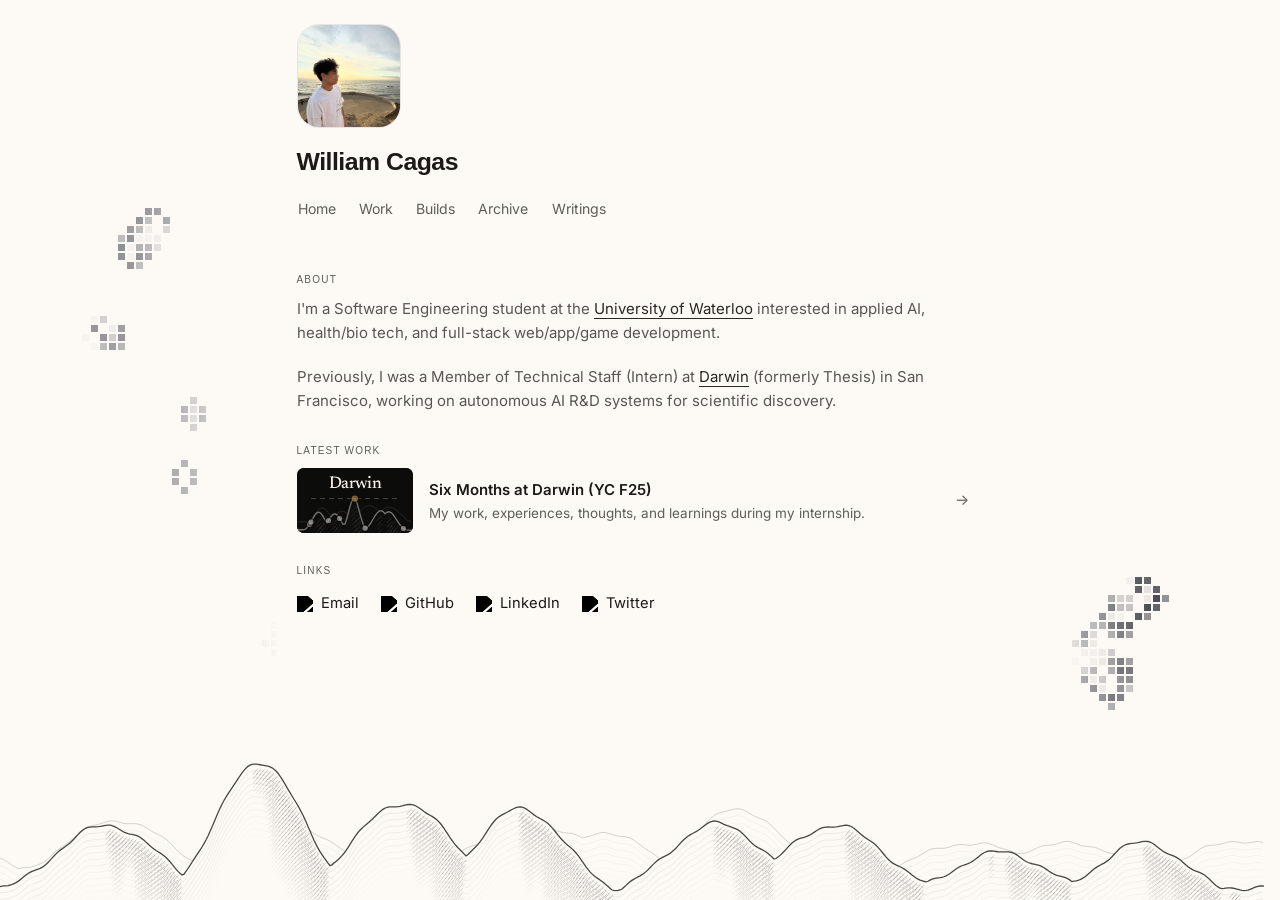
==== index.html @ db246083 "Keep post titles on one line on phones - Latest work row: smaller thumbnail and no arrow on phones s" ====
<!DOCTYPE html>
<html lang="en">
<head>
    <meta charset="UTF-8">
    <meta name="viewport" content="width=device-width, initial-scale=1.0">
    <meta name="description" content="William Cagas - Software Engineering student at University of Waterloo. Building AI for good.">
    <title>William Cagas</title>
    <link rel="icon" href="/favicon.ico" sizes="any">
    <link rel="icon" type="image/png" href="/assets/icons/icon-192.png" sizes="192x192">
    <link rel="apple-touch-icon" href="/assets/icons/apple-touch-icon.png">
    <link rel="stylesheet" href="/src/styles/main.css?v=74">
</head>
<body>
    <div class="bg-reveal" aria-hidden="true"><canvas id="game-of-life-canvas"></canvas></div>
    <main>
        <div id="content-root"></div>
    </main>
    <footer class="site-range" data-range-footer aria-hidden="true"><canvas></canvas></footer>
    <script type="module" src="/src/js/main.js?v=109"></script>
</body>
</html>
---- src/styles/main.css ----
@import url("https://fonts.googleapis.com/css2?family=Inter:wght@400;500;600&family=Newsreader:opsz,wght@6..72,400;6..72,500;6..72,600&display=swap");
@import url("https://api.fontshare.com/v2/css?f[]=satoshi@500,700,900&display=swap");

/**
 * Minimal Stylesheet
 * Terminal-style template: dark theme, monospace, timeline layout
 */

/* CSS Variables (dynamic light/dark theme) */
:root {
  color-scheme: light;
  --color-bg: #fdfaf6; /* Cream color */
  --color-text: #1c1917; /* Near-black — headings & titles */
  --color-body: #585654; /* Softer neutral grey — body copy */
  --color-text-secondary: #605d59;
  --color-link: #2a2724;
  --color-border: #e7e5e4;
  --grid-color: rgba(0, 0, 0, 0.04);
  --icon-filter: brightness(0) saturate(100%);

  --font-family-sans: "Inter", -apple-system, BlinkMacSystemFont, "Segoe UI", Roboto, sans-serif;
  /* Display font — used for the name and section/role labels */
  --font-family-serif: "Satoshi", -apple-system, BlinkMacSystemFont, "Segoe UI", sans-serif;
  --font-family: var(--font-family-sans);
  
  --font-size-base: 15px;
  --font-size-small: 13.5px;
  --line-height: 1.6;
  --max-width: 720px;
  --padding: 24px;
}

@media (prefers-color-scheme: light) {
  :root {
    --color-bg: #fdfaf6;
    --color-text: #1c1917;
    --color-body: #585654;
    --color-text-secondary: #605d59;
    --color-link: #2a2724;
    --color-border: #e7e5e4;
    --grid-color: rgba(0, 0, 0, 0.04);
    --icon-filter: brightness(0) saturate(100%);
  }
}

/* Base */
* {
  margin: 0;
  padding: 0;
  box-sizing: border-box;
}

html {
  /* Keep native wheel/trackpad scrolling; TOC/hash jumps use JS smooth scroll. */
  scrollbar-gutter: stable;
}

body {
  /* Column layout so the footer range sits at the bottom of short pages */
  display: flex;
  flex-direction: column;
  min-height: 100vh;
  font-family: var(--font-family);
  font-size: var(--font-size-base);
  line-height: var(--line-height);
  color: var(--color-text);
  background-color: var(--color-bg);
  -webkit-font-smoothing: antialiased;
  -moz-osx-font-smoothing: grayscale;
}

/* Full-viewport background: Game of Life (src/js/game-of-life.js) */
.bg-reveal {
  position: fixed;
  top: 0;
  left: 0;
  right: 0;
  /* Large viewport height so mobile URL-bar show/hide doesn't resize (and reseed) the field */
  height: 100vh;
  height: 100lvh;
  z-index: 0;
  pointer-events: none;
}

/* Cells fill the margins and leave a clear lane behind the text column */
#game-of-life-canvas {
  --life-clear: calc(var(--max-width) / 2);
  --life-lane: rgba(0, 0, 0, 0);
  --life-mask: linear-gradient(
    to right,
    #000 calc(50% - var(--life-clear) - 150px),
    var(--life-lane) calc(50% - var(--life-clear)),
    var(--life-lane) calc(50% + var(--life-clear)),
    #000 calc(50% + var(--life-clear) + 150px)
  );
  display: block;
  width: 100%;
  height: 100%;
  opacity: 0.95;
  -webkit-mask-image: var(--life-mask);
  mask-image: var(--life-mask);
}

body:has(main.main-wide) #game-of-life-canvas {
  --life-clear: 480px;
}

/* No room for margins: keep a faint field behind the text instead of none */
@media (max-width: 820px) {
  #game-of-life-canvas {
    --life-lane: rgba(0, 0, 0, 0.08);
  }
}

main {
  position: relative;
  z-index: 1;
  flex: 1 0 auto;
  width: 100%;
  max-width: var(--max-width);
  margin: 0 auto;
  padding: var(--padding);
}

/* Engraved mountain range along the bottom of every page (src/js/range-footer.js).
   Its sky is transparent, so it tucks up into the page's bottom whitespace. */
.site-range {
  position: relative;
  z-index: 1;
  flex-shrink: 0;
  height: 170px;
  margin-top: -60px;
  pointer-events: none;
}

.site-range canvas {
  display: block;
  width: 100%;
  height: 100%;
}

@media (max-width: 640px) {
  .site-range {
    height: 120px;
    margin-top: -40px;
  }
}

main.main-wide {
  max-width: 960px;
}

/* Links */
a {
  color: var(--color-link);
  text-decoration: none;
  border-bottom: 1px solid var(--color-link);
}

a:hover {
  opacity: 0.85;
}

/* Site header: name + subtitle + role */
.site-header {
  margin-bottom: 48px;
}

.name-link {
  border-bottom: none;
  color: var(--color-text);
}

.name-link:hover {
  opacity: 0.85;
}

/* Top navigation */
.site-nav {
  display: flex;
  gap: 20px;
  margin-top: 16px;
}

.nav-link {
  font-size: 0.88rem;
  color: var(--color-text-secondary);
  text-decoration: none;
  border-bottom: 1.5px solid transparent;
  padding-bottom: 2px;
  transition: color 0.15s ease, border-color 0.15s ease;
  display: inline-flex;
  flex-direction: column;
  align-items: center;
}

.nav-link::after {
  content: attr(data-text);
  content: attr(data-text) / "";
  height: 0;
  visibility: hidden;
  overflow: hidden;
  user-select: none;
  pointer-events: none;
  font-weight: 600;
}

.nav-link:hover {
  color: var(--color-text);
  border-bottom-color: var(--color-text);
  opacity: 1;
}

.nav-link.active {
  color: var(--color-text);
  font-weight: 600;
  border-bottom-color: var(--color-text);
}

.blog-soon {
  color: var(--color-text-secondary);
  font-size: var(--font-size-base);
  line-height: var(--line-height);
}

.writing-list-header {
  display: flex;
  align-items: baseline;
  justify-content: space-between;
  gap: 12px;
}

.writing-list-header .project-title {
  margin: 0;
  min-width: 0;
}

.writing-list-date {
  flex-shrink: 0;
  font-size: var(--font-size-base);
  font-weight: 400;
  color: var(--color-text-secondary);
  text-align: right;
  white-space: nowrap;
}

.blog-list {
  display: grid;
  gap: 28px;
}

.blog-list-item {
  padding: 0;
}

.blog-list-link {
  display: block;
  color: inherit;
  text-decoration: none;
  border-bottom: none;
}

.blog-list-link:hover {
  opacity: 1;
}

.blog-list-link:hover .blog-list-title {
  opacity: 0.75;
}

.blog-list-header {
  display: flex;
  justify-content: space-between;
  align-items: baseline;
  gap: 12px;
  margin-bottom: 6px;
}

.blog-list-title {
  margin: 0;
  font-size: 1.05rem;
  font-weight: 600;
  letter-spacing: 0.01em;
  line-height: var(--line-height);
  color: var(--color-text);
}

.blog-list-date {
  margin: 0;
  font-size: var(--font-size-small);
  color: var(--color-text-secondary);
  text-align: right;
  flex-shrink: 0;
  white-space: nowrap;
}

.blog-list-summary {
  margin: 0;
  color: var(--color-body);
  font-size: var(--font-size-base);
  line-height: var(--line-height);
}

/* Blog post */
.blog-post-layout {
  display: grid;
  grid-template-columns: minmax(0, 1fr) 11.5rem;
  gap: 2.75rem;
  align-items: start;
}

.blog-post-main {
  min-width: 0;
}

.blog-toc {
  position: sticky;
  top: 1.5rem;
  align-self: start;
  max-height: calc(100vh - 3rem);
  overflow-y: auto;
  /* Sit with the title, not up beside ← Writings */
  margin-top: 2.6rem;
}

.blog-toc-kicker {
  margin: 0 0 10px;
  font-size: 10px;
  letter-spacing: 0.12em;
  text-transform: uppercase;
  color: var(--color-text-secondary);
}

.blog-toc-nav {
  border-left: 1px solid var(--color-border);
}

.blog-toc-list,
.blog-toc-sublist {
  list-style: none;
  margin: 0;
  padding: 0;
}

.blog-toc-sublist {
  margin-top: 2px;
  margin-bottom: 2px;
}

.blog-toc-item {
  margin: 0;
}

.blog-toc-link {
  display: block;
  padding: 7px 0 7px 12px;
  margin-left: -1px;
  border-left: 1px solid transparent;
  border-bottom: none;
  font-size: 12.5px;
  line-height: 1.4;
  color: var(--color-text-secondary);
  text-decoration: none;
  font-weight: 400;
}

.blog-toc-sublist .blog-toc-link {
  padding-left: 22px;
  font-size: 12px;
}

.blog-toc-link:hover {
  color: var(--color-text);
  opacity: 1;
  border-bottom: none;
}

.blog-toc-link.active {
  color: var(--color-text);
  font-weight: 600;
  border-left-color: var(--color-text);
}

@media (max-width: 860px) {
  main.main-wide {
    max-width: var(--max-width);
  }

  .blog-post-layout {
    grid-template-columns: 1fr;
  }

  .blog-toc {
    display: none;
  }
}

.blog-back {
  display: inline-block;
  margin-bottom: 18px;
  font-size: var(--font-size-small);
  color: var(--color-text-secondary);
  text-decoration: none;
  border-bottom: none;
}

.blog-back:hover {
  opacity: 1;
  color: var(--color-text);
}

.blog-post-header {
  margin-bottom: 28px;
}

.blog-post-title {
  margin: 0 0 8px;
  font-family: var(--font-family-serif);
  font-size: 1.85rem;
  font-weight: 700;
  letter-spacing: -0.02em;
  line-height: 1.2;
  color: var(--color-text);
}

/* Phones: scale the title with the screen so a typical title stays on one line */
@media (max-width: 640px) {
  .blog-post-title {
    font-size: clamp(19px, 5.7vw, 1.6rem);
  }
}

/* Article hero: title card over a Game of Life field (src/js/title-card.js) */
.blog-hero {
  margin: 0 0 34px;
}

/* Stands in for the article on a coming-soon post */
.post-coming-soon {
  display: flex;
  align-items: center;
  gap: 18px;
  margin: 24px 0 72px;
  font: italic 400 22px/1.3 "Newsreader", Georgia, serif;
  color: var(--color-text-secondary);
}

.post-coming-soon::before,
.post-coming-soon::after {
  content: "";
  flex: 1;
  height: 1px;
  background: var(--color-border);
}

/* Details / Overview block under a post's hero */
.post-overview {
  display: grid;
  grid-template-columns: minmax(0, 1fr) minmax(0, 2fr);
  gap: 32px;
  margin: 0 0 40px;
}

.post-overview-label {
  margin: 0 0 10px;
  scroll-margin-top: 24px;
  font: 600 1rem/1.4 var(--font-family-serif);
  color: var(--color-text);
}

.post-overview-details dl {
  display: grid;
  gap: 14px;
  margin: 0;
}

.post-overview-details dt {
  margin-bottom: 3px;
  font-size: 10px;
  letter-spacing: 0.12em;
  text-transform: uppercase;
  color: var(--color-text-secondary);
}

.post-overview-details dd {
  margin: 0;
  font-size: var(--font-size-base);
  line-height: 1.45;
  color: var(--color-text);
}

.post-overview-note {
  display: block;
  font-size: var(--font-size-small);
  color: var(--color-text-secondary);
}

.post-overview-text p {
  margin: 0;
  font-size: var(--font-size-base);
  line-height: var(--line-height);
  color: var(--color-body);
}

.nowrap {
  white-space: nowrap;
}

@media (max-width: 640px) {
  .post-overview {
    grid-template-columns: 1fr;
    gap: 22px;
  }

  .post-overview-text {
    order: -1;
  }

  .post-overview-details dl {
    grid-template-columns: 1fr 1fr;
    gap: 14px 20px;
  }
}

.title-card {
  position: relative;
  container-type: inline-size;
  aspect-ratio: 16 / 9;
  border-radius: 12px;
  overflow: hidden;
  background: #0c0c0b;
}

.title-card canvas {
  position: absolute;
  inset: 0;
  display: block;
  width: 100%;
  height: 100%;
}

.title-card-text {
  position: absolute;
  inset: 0;
  display: flex;
  flex-direction: column;
  align-items: center;
  justify-content: center;
  text-align: center;
  pointer-events: none;
}

/* Homepage sections sit a little closer so the page fits one laptop screen */
.panel.panel-meta,
.panel.panel-latest {
  margin-bottom: 30px;
}

.panel.panel-socials {
  margin-bottom: 28px;
}

/* Homepage "Latest work": a small title card, then the post's title and summary */
.latest-row {
  display: flex;
  align-items: center;
  gap: 16px;
  color: inherit;
  border-bottom: none;
}

.latest-thumb {
  width: 116px;
  flex-shrink: 0;
  transition: transform 0.25s ease;
}

.latest-thumb .title-card {
  border-radius: 7px;
}

.latest-thumb .title-card-word {
  font-size: 17px;
}

.latest-text {
  min-width: 0;
}

.latest-title {
  margin: 0;
  font-weight: 600;
  color: var(--color-text);
}

.latest-sub {
  margin: 2px 0 0;
  font-size: var(--font-size-small);
  line-height: 1.45;
  color: var(--color-text-secondary);
  display: -webkit-box;
  -webkit-line-clamp: 2;
  line-clamp: 2;
  -webkit-box-orient: vertical;
  overflow: hidden;
}

.latest-arrow {
  margin-left: auto;
  padding-left: 8px;
  color: var(--color-text-secondary);
  transition: transform 0.25s ease, color 0.25s ease;
}

.latest-row:hover {
  opacity: 1;
}

.latest-row:hover .latest-thumb {
  transform: scale(1.03);
}

.latest-row:hover .latest-title {
  text-decoration: underline;
  text-underline-offset: 3px;
}

.latest-row:hover .latest-arrow {
  transform: translateX(3px);
  color: var(--color-text);
}

/* Phones: a smaller card and no arrow, so the title gets a full line */
@media (max-width: 640px) {
  .latest-row {
    gap: 12px;
  }

  .latest-thumb {
    width: 88px;
  }

  .latest-title {
    font-size: 14.5px;
  }

  .latest-arrow {
    display: none;
  }
}

/* Hover preview of a post's title card (e.g. "Darwin" on the homepage) */
.post-preview {
  position: fixed;
  z-index: 50;
  width: 320px;
  pointer-events: none;
  opacity: 0;
  transform: translateY(4px) scale(0.98);
  transform-origin: top left;
  transition: opacity 0.18s ease, transform 0.18s ease;
}

.post-preview.is-open {
  opacity: 1;
  transform: none;
}

.post-preview .title-card {
  border-radius: 10px;
  box-shadow: 0 18px 40px -18px rgba(28, 25, 23, 0.45), 0 2px 6px rgba(28, 25, 23, 0.12);
}

/* Over the mountain range, the wordmark sits in the sky */
.title-card[data-background="frontier"] .title-card-text {
  bottom: 50%;
}

.title-card-word {
  margin: 0;
  /* Sized by the card's width, so the same card works as a hero and as a small preview */
  font: 500 clamp(26px, 9.4cqi, 64px)/0.9 "Newsreader", Georgia, serif;
  letter-spacing: -0.035em;
  color: #f6f1e7;
}

.title-card-sub {
  margin: 18px 0 0;
  font: 400 14px/1.4 var(--font-family-sans);
  color: rgba(246, 241, 231, 0.6);
}

.title-card-toggle {
  position: absolute;
  top: 12px;
  right: 12px;
  width: 32px;
  height: 32px;
  display: flex;
  align-items: center;
  justify-content: center;
  padding: 0;
  border: none;
  background: none;
  color: rgba(246, 241, 231, 0.75);
  cursor: pointer;
  transition: color 0.15s ease;
}

.title-card-toggle:hover {
  color: #f6f1e7;
}

.title-card-toggle[data-paused="false"] .icon-play,
.title-card-toggle[data-paused="true"] .icon-pause {
  display: none;
}

@media (max-width: 640px) {
  .title-card-sub {
    margin-top: 12px;
    font-size: 12px;
  }
}

/* Live figures inside articles (src/js/article-figures.js) */
.blog-post-body .live-figure {
  position: relative;
  aspect-ratio: 16 / 9;
}

.blog-post-body .live-figure canvas {
  position: absolute;
  inset: 0;
  display: block;
  width: 100%;
  height: 100%;
}

/* Phones: taller frames so the figures keep room for their labels */
@media (max-width: 640px) {
  .blog-post-body [data-figure="islands"] .live-figure {
    aspect-ratio: 1 / 1;
  }

  .blog-post-body [data-figure="reading"] .live-figure {
    aspect-ratio: 4 / 5;
  }
}

.blog-post-meta {
  margin: 0;
  font-size: var(--font-size-small);
  color: var(--color-text-secondary);
  display: flex;
  flex-wrap: wrap;
  align-items: baseline;
  gap: 0.35em;
}

.blog-post-author {
  color: var(--color-text-secondary);
}

.blog-post-meta-sep {
  opacity: 0.7;
}

.blog-post-date {
  font-size: inherit;
  color: inherit;
}

.blog-post-body {
  color: var(--color-body);
  font-size: var(--font-size-base);
  line-height: 1.7;
}

.blog-post-body > *:first-child {
  margin-top: 0;
}

.blog-post-body h2,
.blog-post-body h3,
.blog-post-body h4 {
  color: var(--color-text);
  font-family: var(--font-family-serif);
  font-weight: 700;
  letter-spacing: -0.01em;
  line-height: 1.3;
  scroll-margin-top: 24px;
}

.blog-post-body h2 {
  font-size: 1.35rem;
  margin: 2.2em 0 0.7em;
}

.blog-post-body h3 {
  font-size: 1.18rem;
  margin: 2em 0 0.6em;
}

.blog-post-body h4 {
  font-size: 1.02rem;
  margin: 1.6em 0 0.5em;
}

.blog-post-body p {
  margin: 0 0 1.1em;
}

.blog-post-body a {
  color: var(--color-link);
  text-decoration: none;
  border-bottom: 1px solid color-mix(in srgb, var(--color-link) 55%, transparent);
}

.blog-post-body a:hover {
  color: var(--color-text);
  border-bottom-color: var(--color-text);
}

.blog-post-body strong {
  color: var(--color-text);
  font-weight: 600;
}

.blog-post-body em {
  font-style: italic;
}

.blog-post-body ol,
.blog-post-body ul {
  margin: 0 0 1.1em;
  padding-left: 1.35em;
}

.blog-post-body li {
  margin-bottom: 0.45em;
}

.blog-post-body li > ul,
.blog-post-body li > ol {
  margin: 0.4em 0 0;
}

.blog-post-body blockquote {
  margin: 1.4em 0;
  padding: 0.75em 1em;
  border-left: 2px solid var(--color-border);
  background: rgba(0, 0, 0, 0.03);
  color: var(--color-text-secondary);
  font-size: var(--font-size-small);
}

.blog-post-body blockquote p {
  margin: 0;
}

.blog-post-body pre {
  margin: 1.25em 0;
  padding: 0.85em 1em;
  overflow-x: auto;
  border: 1px solid var(--color-border);
  background: rgba(0, 0, 0, 0.03);
  font-size: 0.85em;
  line-height: 1.5;
}

.blog-post-body pre code {
  font-family: ui-monospace, SFMono-Regular, Menlo, Monaco, Consolas, monospace;
  white-space: pre;
  color: var(--color-text);
}

.blog-post-body :not(pre) > code {
  font-family: ui-monospace, SFMono-Regular, Menlo, Monaco, Consolas, monospace;
  font-size: 0.9em;
  padding: 0.1em 0.3em;
  background: rgba(0, 0, 0, 0.04);
}

.blog-post-body .katex-display {
  margin: 1.4em 0;
  overflow-x: auto;
  overflow-y: hidden;
}

/* Math inherits body grey otherwise — pin to near-black for contrast.
   Size closer to Lilian Weng / KaTeX default (1.21em), with display a bit larger. */
.blog-post-body .katex,
.blog-post-body .katex * {
  color: var(--color-text) !important;
}

.blog-post-body .katex {
  font-size: 1.21em;
}

.blog-post-body .katex-display .katex {
  font-size: 1.35em;
}

.blog-post-body .blog-figure {
  margin: 1.75em 0 2em;
  padding: 0;
  border: none;
}

.blog-post-body .blog-figure img {
  display: block;
  width: 100%;
  height: auto;
  border: 1px solid var(--color-border);
  background: #fff;
}

.blog-post-body .blog-figure figcaption {
  margin-top: 10px;
  font-size: var(--font-size-small);
  color: var(--color-text-secondary);
  line-height: 1.45;
}

/* Page transition */
.page-fade-in {
  animation: pageFadeIn 0.25s ease;
}

@keyframes pageFadeIn {
  from {
    opacity: 0;
    transform: translateY(6px);
  }

  to {
    opacity: 1;
    transform: translateY(0);
  }
}

.header-inner {
  display: flex;
  align-items: flex-start;
  justify-content: space-between;
  gap: 16px;
}

.header-left {
  min-width: 0;
}

.site-avatar {
  width: 104px;
  height: 104px;
  border-radius: 22px;
  object-fit: cover;
  display: block;
  margin: 0 0 18px 0;
  border: 1px solid var(--color-border);
}

.site-name {
  font-size: 1.55rem;
  font-weight: 700;
  letter-spacing: -0.02em;
  color: var(--color-text);
  margin: 0 0 4px 0;
  line-height: 1.3;
}

.site-subtitle {
  font-size: 0.9rem;
  color: var(--color-text-secondary);
  margin: 0 0 4px 0;
  padding-left: 0.5em;
}

.site-role {
  font-size: 0.9rem;
  color: var(--color-text);
  margin: 0;
}

.site-role a {
  border-bottom: 1px solid var(--color-link);
}

.school-logo {
  width: 16px;
  height: 16px;
  object-fit: contain;
  vertical-align: -0.15em;
  margin-left: 0.35rem;
}

/* Intro sentence + cursor */
.intro-sentence {
  margin-bottom: 48px;
  font-size: var(--font-size-base);
  color: var(--color-body);
  line-height: var(--line-height);
}

.intro-sentence .cursor {
  animation: blink 1s step-end infinite;
  margin-left: 2px;
}

@keyframes blink {
  50% {
    opacity: 0;
  }
}

/* Section framing */
.panel {
  border: none;
  border-radius: 0;
  padding: 0;
  margin-bottom: 42px;
}

/* Offset for the flex-track overhang in the photo carousel */
.panel.panel-photos {
  margin-bottom: 24px;
}

.section-kicker {
  font-size: 10px;
  letter-spacing: 0.12em;
  text-transform: uppercase;
  color: var(--color-text-secondary);
  margin-bottom: 9px;
}

/* Personal signature block */
.signature-section {
  margin-bottom: 42px;
  padding-left: 10px;
  border-left: 1px solid var(--color-border);
}

.signature-row {
  margin: 0 0 4px 0;
  color: var(--color-text-secondary);
  font-size: 0.88rem;
  line-height: 1.5;
}

.signature-row:last-child {
  margin-bottom: 0;
}

.signature-prompt {
  color: var(--color-text);
  margin-right: 6px;
}

/* Work section */
.work-list {
  display: grid;
  gap: 16px;
}

.work-item {
  padding: 0;
}

.work-header {
  display: flex;
  justify-content: space-between;
  align-items: baseline;
  gap: 12px;
}

.work-title {
  margin: 0;
  font-size: 1rem;
  font-weight: 600;
  letter-spacing: 0.01em;
  line-height: var(--line-height);
}

.work-role {
  margin: 0;
  font-size: var(--font-size-small);
  color: var(--color-text-secondary);
  text-align: right;
  flex-shrink: 0;
}

.work-detail {
  margin-top: 3px;
  font-size: var(--font-size-small);
  color: var(--color-text-secondary);
  line-height: var(--line-height);
}

/* Inline logos for company names across sections */
.inline-logo {
  width: 18px;
  height: 18px;
  object-fit: contain;
  vertical-align: middle;
  margin-left: 0.42rem;
  opacity: 0.95;
}

.work-title .inline-logo,
.project-title .inline-logo,
.press-outlet .inline-logo {
  width: 20px;
  height: 20px;
}

/* Projects + facts */
.projects-layout {
  display: block;
}

.projects-list {
  display: grid;
  gap: 14px;
}

.project-item {
  border: none;
  border-radius: 0;
  padding: 0;
}

.project-title {
  margin: 0;
  font-size: 1rem;
  font-weight: 600;
  letter-spacing: 0.01em;
  line-height: var(--line-height);
}

.project-detail {
  margin-top: 3px;
  font-size: var(--font-size-small);
  color: var(--color-text-secondary);
  line-height: var(--line-height);
}

.project-title .inline-logo {
  width: 18px;
  height: 18px;
  margin-left: 0.2rem;
}

/* Press: outlet + date, full title on hover */
.press-list {
  display: flex;
  flex-direction: column;
  gap: 2px;
}

.press-item {
  display: flex;
  align-items: baseline;
  justify-content: space-between;
  gap: 12px;
  padding: 6px 0;
}

.press-outlet {
  font-size: 1rem;
  font-weight: 600;
  letter-spacing: 0.01em;
  color: var(--color-text);
  line-height: var(--line-height);
}

.press-date {
  flex-shrink: 0;
  font-size: var(--font-size-base);
  font-weight: 400;
  color: var(--color-text-secondary);
}

/* Photos: arrow navigation, infinite wrap (JS translate) */
.photo-carousel {
  position: relative;
  width: 100%;
  margin: 0;
}

.photo-carousel-nav {
  position: relative;
  width: 100%;
}

.photo-nav {
  position: absolute;
  top: var(--photo-nav-center, 50%);
  transform: translateY(-50%);
  z-index: 3;
  width: 38px;
  height: 38px;
  padding: 0;
  margin: 0;
  border: 1px solid rgba(255, 255, 255, 0.12);
  border-radius: 50%;
  background: rgba(0, 0, 0, 0.2);
  color: var(--color-text);
  font-size: 1.28rem;
  line-height: 0;
  cursor: pointer;
  display: flex;
  align-items: center;
  justify-content: center;
  transition: color 0.15s ease, border-color 0.15s ease, background 0.15s ease, transform 0.15s ease;
  backdrop-filter: blur(4px);
  -webkit-backdrop-filter: blur(4px);
}

.photo-nav-icon {
  display: flex;
  align-items: center;
  justify-content: center;
  width: 100%;
  height: 100%;
  line-height: 0;
  transform: translateY(-0.05em);
}

.photo-nav-prev {
  left: 8px;
}

.photo-nav-next {
  right: 8px;
}

.photo-nav:hover:not(:disabled) {
  color: #fff;
  border-color: rgba(255, 255, 255, 0.28);
  background: rgba(0, 0, 0, 0.38);
}

.photo-nav:disabled {
  opacity: 0.25;
  cursor: not-allowed;
}

.photo-strip {
  width: 100%;
  overflow: hidden;
  outline: none;
  --photo-gap: 12px;
  --photo-slides-visible: 2;
}

.photo-strip:focus-visible {
  box-shadow: 0 0 0 2px var(--color-text-secondary);
  border-radius: 4px;
}

.photo-strip-inner {
  display: flex;
  flex-direction: row;
  flex-wrap: nowrap;
  align-items: flex-start;
  gap: var(--photo-gap);
  will-change: transform;
}

.photo-carousel-item {
  margin: 0;
  flex: 0 0 calc((100% - (var(--photo-slides-visible) - 1) * var(--photo-gap)) / var(--photo-slides-visible));
  min-width: 0;
  box-sizing: border-box;
}

/* Reduced motion: arrows still work; JS uses instant steps (no slide transition) */

.photo-carousel-frame {
  width: 100%;
  aspect-ratio: 4 / 3;
  overflow: hidden;
  border-radius: 4px;
  border: 1px solid var(--color-border);
  background-color: var(--color-border);
}

.photo-carousel-img {
  width: 100%;
  height: 100%;
  display: block;
  object-fit: cover;
  object-position: center center;
}

.photo-carousel-caption {
  margin-top: 6px;
  font-size: var(--font-size-small);
  color: var(--color-text-secondary);
  text-align: left;
  line-height: var(--line-height);
  display: -webkit-box;
  -webkit-line-clamp: 2;
  line-clamp: 2;
  -webkit-box-orient: vertical;
  overflow: hidden;
}

/* Favourites: titled groups (Shows, Movies, ...) */
.favourites-group + .favourites-group {
  margin-top: 26px;
}

.kicker-note {
  margin-left: 4px;
  font-size: 11px;
  letter-spacing: 0.02em;
  text-transform: none;
}

.subsection-title {
  margin-bottom: 10px;
  font-size: 0.92rem;
  font-weight: 500;
  color: var(--color-text);
}

/* Poster row: up to five across; a short group keeps the same poster size */
.poster-grid {
  display: grid;
  grid-template-columns: repeat(5, minmax(0, 1fr));
  gap: 10px;
}

.poster-item {
  display: block;
  border-bottom: none;
  color: var(--color-text-secondary);
}

.poster-item:hover {
  opacity: 1;
}

.poster-frame {
  position: relative;
  aspect-ratio: 2 / 3;
  border-radius: 4px;
  overflow: hidden;
  background: var(--color-border);
  transition: box-shadow 0.15s ease;
}

/* Thin inner border drawn over the image */
.poster-frame::after {
  content: "";
  position: absolute;
  inset: 0;
  border-radius: inherit;
  box-shadow: inset 0 0 0 1px rgba(0, 0, 0, 0.12);
  pointer-events: none;
}

.poster-frame img {
  width: 100%;
  height: 100%;
  display: block;
  object-fit: cover;
}

.poster-item:hover .poster-frame {
  box-shadow: 0 0 0 2px var(--color-text);
}

.poster-title {
  margin-top: 6px;
  font-size: var(--font-size-small);
  line-height: 1.35;
  display: -webkit-box;
  -webkit-line-clamp: 2;
  line-clamp: 2;
  -webkit-box-orient: vertical;
  overflow: hidden;
}

/* Album art is square */
.poster-grid--square .poster-frame {
  aspect-ratio: 1 / 1;
}

.poster-subtitle {
  font-size: 12px;
  line-height: 1.35;
  opacity: 0.75;
  overflow: hidden;
  text-overflow: ellipsis;
  white-space: nowrap;
}

/* Five across leaves narrow posters on phones: tighten the gap and titles */
@media (max-width: 640px) {
  .poster-grid {
    gap: 6px;
  }

  .poster-title {
    margin-top: 4px;
    font-size: 11px;
    -webkit-line-clamp: 3;
    line-clamp: 3;
  }

  .poster-subtitle {
    font-size: 10px;
  }
}

.poster-item:hover .poster-title {
  color: var(--color-text);
}

/* Meta block */
.meta-section {
  margin: 0;
}

.about-bio {
  font-size: var(--font-size-base);
  color: var(--color-body);
  line-height: var(--line-height);
  margin-bottom: 20px;
}

.about-bio:last-of-type {
  margin-bottom: 6px;
}

.meta-inline {
  display: grid;
  grid-template-columns: minmax(0, 1fr) auto;
  align-items: baseline;
  column-gap: 12px;
  font-size: var(--font-size-small);
  color: var(--color-text);
  line-height: 1.5;
}

.meta-about {
  color: var(--color-text);
}

.meta-separator {
  color: var(--color-text-secondary);
}

.meta-location {
  color: var(--color-text-secondary);
  justify-self: end;
  text-align: right;
}


/* Videos */
.videos-list {
  display: grid;
  grid-template-columns: repeat(2, 1fr);
  gap: 16px;
}

.video-item {
  width: 100%;
}

.video-frame {
  position: relative;
  width: 100%;
  padding-bottom: 56.25%;
  border-radius: 4px;
  overflow: hidden;
  border: 1px solid var(--color-border);
  background-color: var(--color-border);
}

.video-iframe {
  position: absolute;
  top: 0;
  left: 0;
  width: 100%;
  height: 100%;
}

.video-caption {
  margin-top: 6px;
  font-size: var(--font-size-small);
  color: var(--color-text-secondary);
  text-align: left;
  line-height: var(--line-height);
}

/* Social links, side by side */
.social-list {
  display: flex;
  flex-wrap: wrap;
  align-items: center;
  gap: 6px 22px;
  margin-bottom: 16px;
}

.social-list-link {
  display: inline-flex;
  align-items: center;
  gap: 8px;
  font-size: 0.92rem;
  color: var(--color-text);
  border-bottom: none;
  padding: 4px 0;
  transition: opacity 0.15s ease;
}

.social-list-link:hover {
  opacity: 0.7;
}

.social-list-link .social-logo {
  width: 16px;
  height: 16px;
  object-fit: contain;
  filter: var(--icon-filter);
}

/* Footer */
.site-footer {
  margin-top: 30px;
  padding-top: 24px;
}

.footer-row {
  display: flex;
  align-items: center;
  justify-content: space-between;
  gap: 16px;
}

.footer-socials {
  display: flex;
  flex-wrap: wrap;
  gap: 10px;
  align-items: center;
}

.footer-social-link {
  width: 32px;
  height: 32px;
  display: inline-flex;
  align-items: center;
  justify-content: center;
  border: 1px solid var(--color-border);
  border-radius: 6px;
  border-bottom: 1px solid var(--color-border) !important;
}

.footer-social-link:hover {
  border-color: var(--color-text-secondary);
  border-bottom-color: var(--color-text-secondary) !important;
  opacity: 1;
}

.footer-social-link .social-logo {
  width: 16px;
  height: 16px;
  object-fit: contain;
  filter: var(--icon-filter);
}

.footer-bottom {
  margin-top: 48px;
  padding-bottom: 24px;
  text-align: center;
  font-size: 0.85rem;
  color: var(--color-text-secondary);
}

/* Responsive */
@media (max-width: 640px) {
  body {
    font-size: 15px;
    line-height: 1.5;
  }

  main {
    padding: 16px;
  }

  .site-header {
    margin-bottom: 32px;
  }

  .site-nav {
    gap: 14px;
    margin-top: 12px;
  }

  .nav-link {
    font-size: 0.82rem;
  }

  .site-name {
    font-size: 1.12rem;
    line-height: 1.25;
  }

  .site-role {
    font-size: 0.88rem;
    line-height: 1.4;
  }

  .section-kicker {
    font-size: 0.58rem;
    letter-spacing: 0.14em;
    margin-bottom: 8px;
  }

  .about-bio {
    line-height: 1.5;
    margin-bottom: 16px;
  }

  .intro-sentence {
    margin-bottom: 32px;
  }

  .signature-section {
    margin-bottom: 28px;
  }


  .panel {
    padding: 0;
    margin-bottom: 32px;
  }

  .panel.panel-photos {
    margin-bottom: 14px;
  }

  .projects-layout {
    grid-template-columns: 1fr;
  }

  .research-item {
    grid-template-columns: 1fr;
    gap: 4px;
  }

  .meta-section {
    margin: 0;
  }

  .meta-inline {
    grid-template-columns: 1fr;
    row-gap: 4px;
    font-size: 0.9rem;
  }

  .meta-location {
    justify-self: start;
    text-align: left;
    width: 100%;
  }

  .videos-list {
    grid-template-columns: 1fr;
    gap: 24px;
  }

  .site-footer {
    margin-top: 24px;
    padding-top: 20px;
  }

  .work-title,
  .project-title,
  .research-main a,
  .press-outlet {
    font-size: 0.84rem;
  }

  .work-detail,
  .project-detail,
  .research-note {
    line-height: 1.4;
  }

  .photo-strip {
    --photo-slides-visible: 1;
  }

  .photo-nav {
    width: 32px;
    height: 32px;
    font-size: 1.12rem;
  }

  .photo-nav-prev {
    left: 5px;
  }

  .photo-nav-next {
    right: 5px;
  }

  .footer-socials {
    gap: 12px;
  }

  .footer-social-link {
    width: 30px;
    height: 30px;
  }

  .footer-social-link .social-logo {
    width: 14px;
    height: 14px;
  }

  .footer-row {
    flex-wrap: wrap;
    gap: 12px;
  }

  .footer-bottom {
    margin-top: 40px;
    padding-bottom: 40px;
  }
}

/* ------------- Global Counter Styles ------------- */
.global-counter-container {
  position: fixed;
  bottom: 32px;
  right: 32px;
  z-index: 100;
  display: flex;
  flex-direction: column;
  align-items: center;
  gap: 12px;
}

.goose-btn {
  width: 44px;
  height: 44px;
  border-radius: 50%;
  border: 1px solid var(--color-border);
  background-color: var(--color-bg);
  box-shadow: 0 4px 12px rgba(0, 0, 0, 0.1);
  display: flex;
  align-items: center;
  justify-content: center;
  font-size: 20px;
  cursor: pointer;
  transition: transform 0.1s cubic-bezier(0.34, 1.56, 0.64, 1), box-shadow 0.2s ease, border-color 0.2s ease;
  user-select: none;
  -webkit-tap-highlight-color: transparent;
  padding: 0;
  outline: none;
}

@media (prefers-color-scheme: dark) {
  .goose-btn {
    box-shadow: 0 4px 16px rgba(255, 255, 255, 0.05);
  }
}

.goose-btn:hover {
  transform: scale(1.08);
  border-color: var(--color-text-secondary);
  box-shadow: 0 6px 16px rgba(0, 0, 0, 0.15);
}

.goose-btn:active,
.goose-btn.is-petting {
  transform: scale(0.92);
}

.goose-label {
  position: absolute;
  right: calc(100% + 16px);
  bottom: 14px;
  /* Align with button vertical center */
  font-size: 11px;
  font-weight: 600;
  text-transform: uppercase;
  letter-spacing: 0.05em;
  color: var(--color-link);
  animation: bounceSide 2s ease-in-out infinite;
  user-select: none;
  white-space: nowrap;
}

@keyframes bounceSide {

  0%,
  100% {
    transform: translateX(0);
  }

  50% {
    transform: translateX(-4px);
  }
}

.goose-count {
  font-size: 11px;
  font-weight: 600;
  color: var(--color-text-secondary);
  background: var(--color-bg);
  border: 1px solid var(--color-border);
  padding: 4px 10px;
  border-radius: 16px;
  box-shadow: 0 2px 8px rgba(0, 0, 0, 0.05);
  transition: color 0.2s ease;
  user-select: none;
  font-variant-numeric: tabular-nums;
  opacity: 0;
  transform: translateY(10px);
  animation: badgeFadeIn 0.3s ease forwards;
}

@keyframes badgeFadeIn {
  to {
    opacity: 1;
    transform: translateY(0);
  }
}

/* Flying Goose Animation */
.flying-goose {
  --goose-scale: 3.5;
  width: calc(32px * var(--goose-scale));
  height: calc(32px * var(--goose-scale));
  overflow: hidden;
  position: fixed;
  z-index: 9999;
  pointer-events: none;
  transform-origin: center;
}

.flying-goose img {
  display: block;
  max-width: none;
  min-width: auto;
  width: auto;
  height: auto;
  flex-shrink: 0;
  transform: scale(var(--goose-scale));
  transform-origin: top left;
  image-rendering: pixelated;
  /* Support for crisp edges in older browsers */
  -ms-interpolation-mode: nearest-neighbor;
  image-rendering: -moz-crisp-edges;
  image-rendering: crisp-edges;
}

.goose-spritesheet {
  animation: moveSpritesheet 0.4s steps(2) infinite;
}

@keyframes moveSpritesheet {
  from {
    transform: scale(var(--goose-scale)) translate3d(0px, 0, 0);
  }

  to {
    transform: scale(var(--goose-scale)) translate3d(-100%, 0, 0);
  }
}

@media (max-width: 640px) {
  .global-counter-container {
    bottom: 20px;
    right: 20px;
  }

  .goose-btn {
    width: 38px;
    height: 38px;
    font-size: 18px;
  }
}

@media (max-width: 640px) {
  :root {
    --font-size-base: 13.5px;
    --font-size-small: 12px;
  }
}

/* Arc Institute Typography Styles */
.site-name,
.section-kicker,
.role-company,
.project-name,
.role-title {
  font-family: var(--font-family-serif);
}
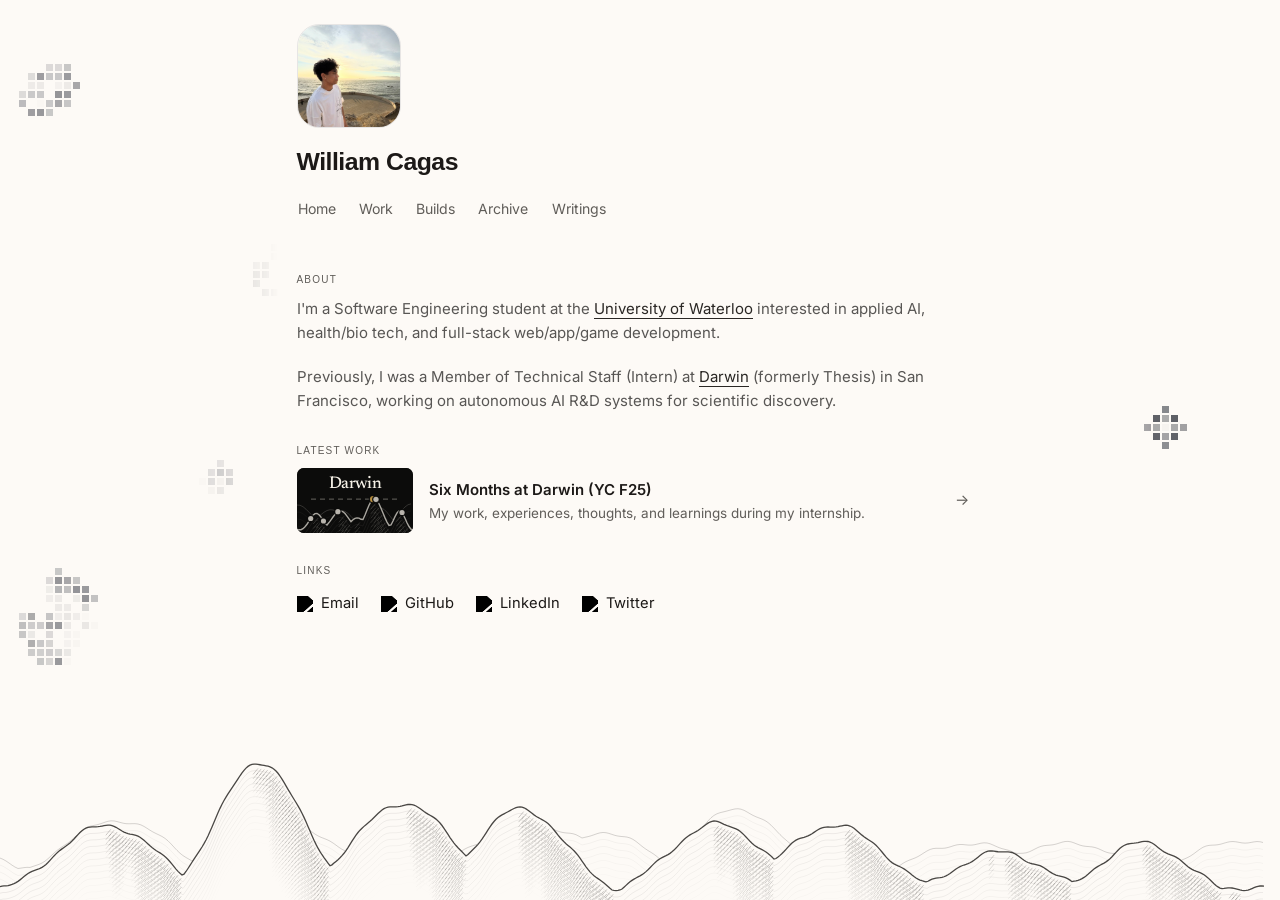
==== commit 44e86dbf: "Phone layout: arrow beside the Latest work summary; Details before Overview - Latest work on phones:" ====
--- a/index.html
+++ b/index.html
@@ -8,7 +8,7 @@
     <link rel="icon" href="/favicon.ico" sizes="any">
     <link rel="icon" type="image/png" href="/assets/icons/icon-192.png" sizes="192x192">
     <link rel="apple-touch-icon" href="/assets/icons/apple-touch-icon.png">
-    <link rel="stylesheet" href="/src/styles/main.css?v=74">
+    <link rel="stylesheet" href="/src/styles/main.css?v=77">
 </head>
 <body>
     <div class="bg-reveal" aria-hidden="true"><canvas id="game-of-life-canvas"></canvas></div>
--- a/src/styles/main.css
+++ b/src/styles/main.css
@@ -512,10 +512,6 @@
     gap: 22px;
   }
 
-  .post-overview-text {
-    order: -1;
-  }
-
   .post-overview-details dl {
     grid-template-columns: 1fr 1fr;
     gap: 14px 20px;
@@ -630,22 +626,47 @@
   color: var(--color-text);
 }
 
-/* Phones: a smaller card and no arrow, so the title gets a full line */
+/* Phones: a smaller card; the title takes the full line, and the arrow sits
+   beside the summary underneath it */
 @media (max-width: 640px) {
   .latest-row {
-    gap: 12px;
+    display: grid;
+    grid-template-columns: 88px minmax(0, 1fr) auto;
+    column-gap: 12px;
+    row-gap: 2px;
+    align-items: center;
   }
 
   .latest-thumb {
+    grid-column: 1;
+    grid-row: 1 / span 2;
     width: 88px;
   }
 
+  .latest-text {
+    display: contents;
+  }
+
   .latest-title {
+    grid-column: 2 / 4;
+    grid-row: 1;
+    align-self: end;
     font-size: 14.5px;
   }
 
+  .latest-sub {
+    grid-column: 2;
+    grid-row: 2;
+    align-self: start;
+    margin-top: 0;
+    -webkit-line-clamp: 3;
+    line-clamp: 3;
+  }
+
   .latest-arrow {
-    display: none;
+    grid-column: 3;
+    grid-row: 2;
+    padding-left: 4px;
   }
 }
 
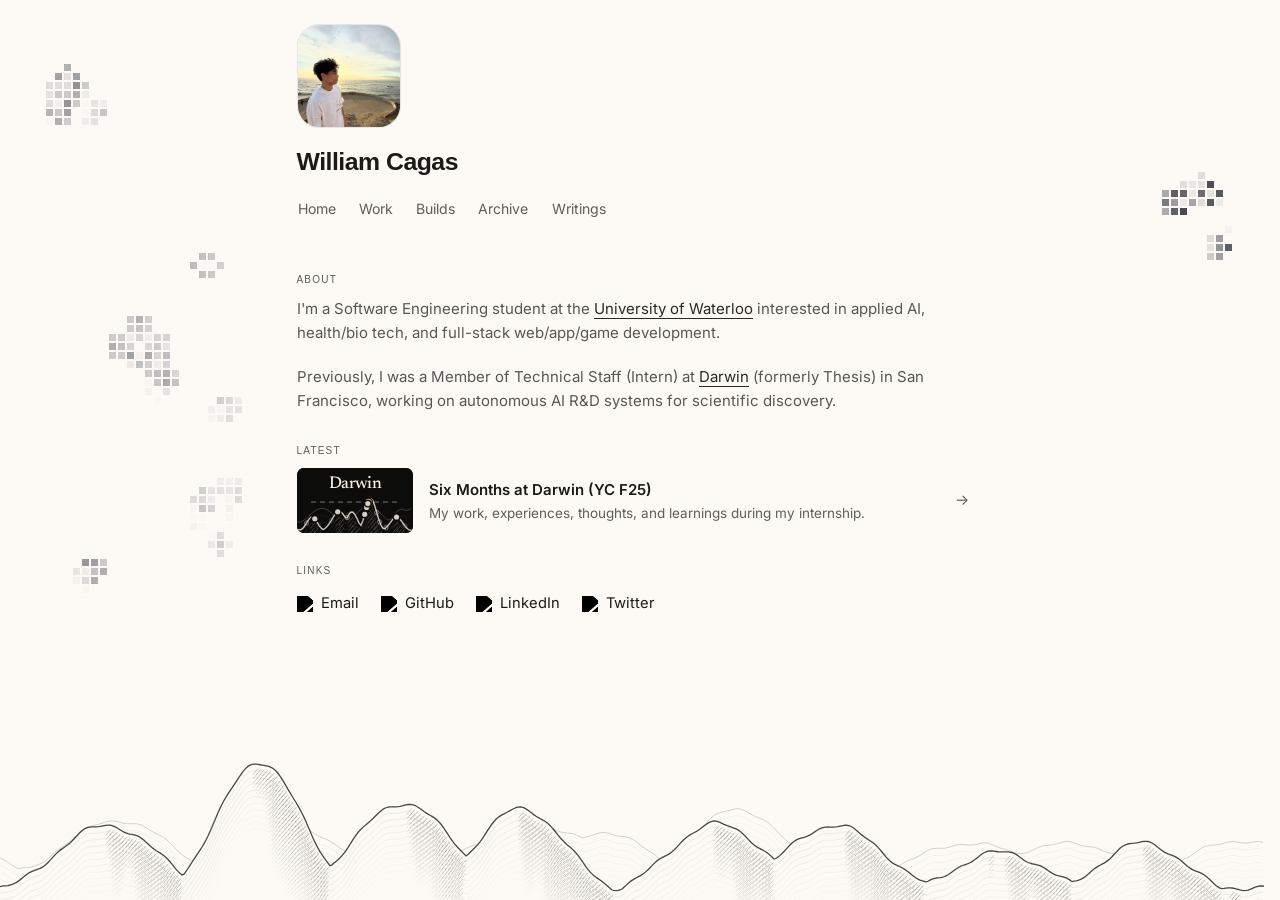
==== commit 0e4b7aa1: "Homepage: label the Latest section "Latest" Co-Authored-By: Claude Opus 5.5 <noreply@anthropic.com>" ====
--- a/index.html
+++ b/index.html
@@ -16,6 +16,6 @@
         <div id="content-root"></div>
     </main>
     <footer class="site-range" data-range-footer aria-hidden="true"><canvas></canvas></footer>
-    <script type="module" src="/src/js/main.js?v=109"></script>
+    <script type="module" src="/src/js/main.js?v=110"></script>
 </body>
 </html>
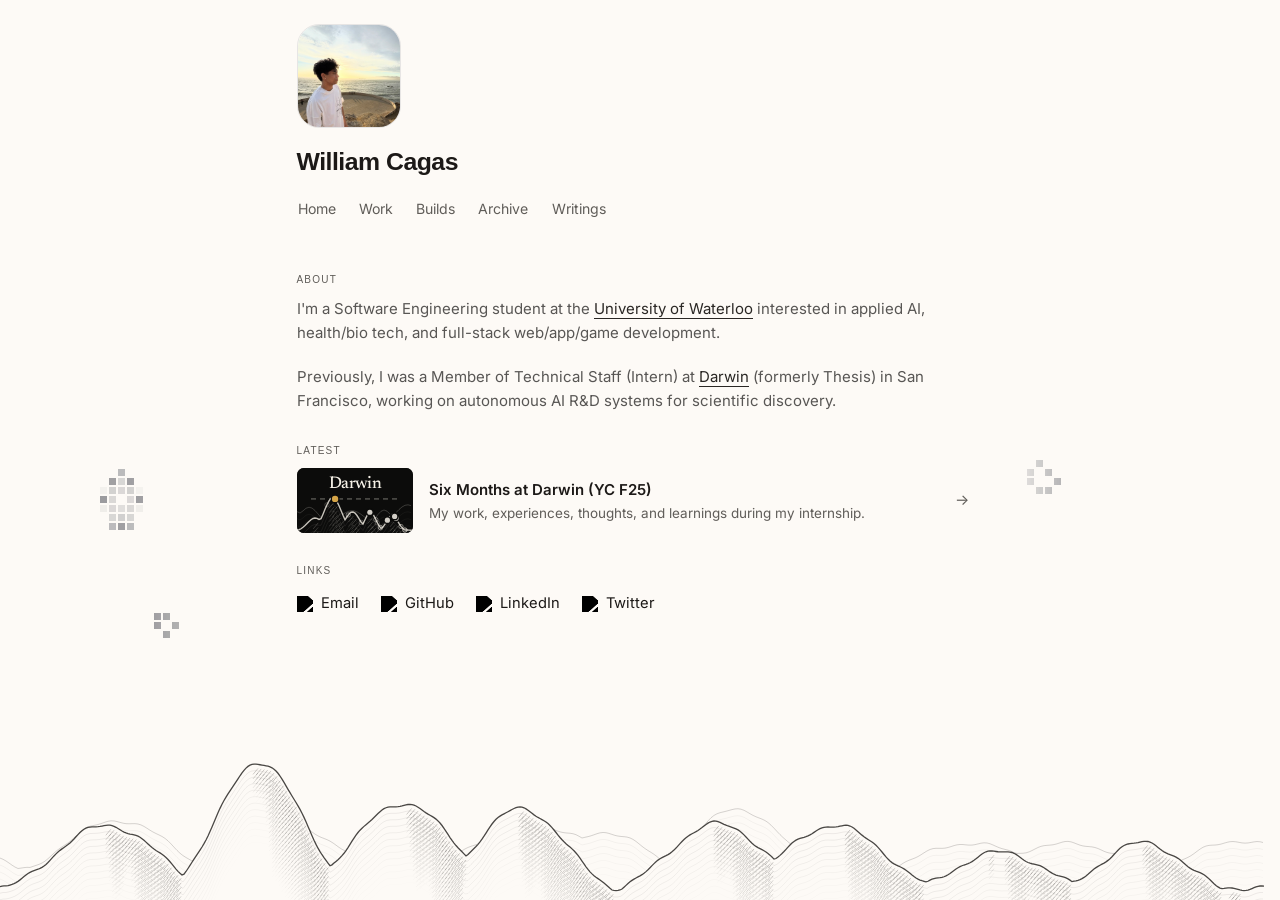
==== commit f308ec34: "Phones: centre the Latest arrow on the row, inset from the edge Co-Authored-By: Claude Opus 5.5 <nor" ====
--- a/index.html
+++ b/index.html
@@ -8,7 +8,7 @@
     <link rel="icon" href="/favicon.ico" sizes="any">
     <link rel="icon" type="image/png" href="/assets/icons/icon-192.png" sizes="192x192">
     <link rel="apple-touch-icon" href="/assets/icons/apple-touch-icon.png">
-    <link rel="stylesheet" href="/src/styles/main.css?v=77">
+    <link rel="stylesheet" href="/src/styles/main.css?v=78">
 </head>
 <body>
     <div class="bg-reveal" aria-hidden="true"><canvas id="game-of-life-canvas"></canvas></div>
--- a/src/styles/main.css
+++ b/src/styles/main.css
@@ -627,7 +627,7 @@
 }
 
 /* Phones: a smaller card; the title takes the full line, and the arrow sits
-   beside the summary underneath it */
+   at the right, beside the summary */
 @media (max-width: 640px) {
   .latest-row {
     display: grid;
@@ -663,10 +663,13 @@
     line-clamp: 3;
   }
 
+  /* Centred on the whole row (level with the card), a little in from the edge */
   .latest-arrow {
     grid-column: 3;
-    grid-row: 2;
+    grid-row: 1 / span 2;
+    align-self: center;
     padding-left: 4px;
+    margin-right: 8px;
   }
 }
 
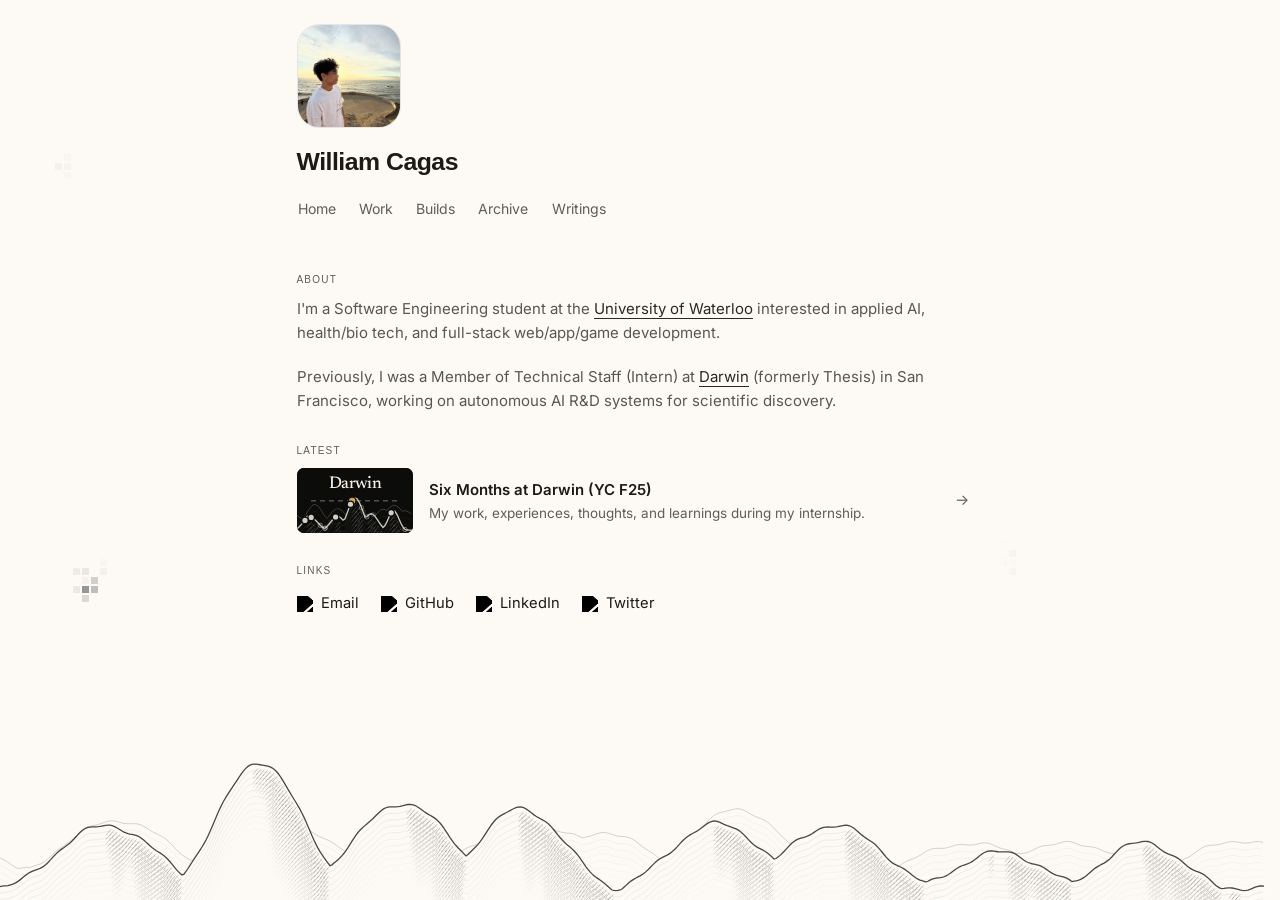
==== commit 67693bef: "Phones: smaller homepage links Co-Authored-By: Claude Opus 5.5 <noreply@anthropic.com>" ====
--- a/index.html
+++ b/index.html
@@ -8,7 +8,7 @@
     <link rel="icon" href="/favicon.ico" sizes="any">
     <link rel="icon" type="image/png" href="/assets/icons/icon-192.png" sizes="192x192">
     <link rel="apple-touch-icon" href="/assets/icons/apple-touch-icon.png">
-    <link rel="stylesheet" href="/src/styles/main.css?v=78">
+    <link rel="stylesheet" href="/src/styles/main.css?v=79">
 </head>
 <body>
     <div class="bg-reveal" aria-hidden="true"><canvas id="game-of-life-canvas"></canvas></div>
--- a/src/styles/main.css
+++ b/src/styles/main.css
@@ -1555,6 +1555,23 @@
   filter: var(--icon-filter);
 }
 
+/* Phones: smaller links, closer together */
+@media (max-width: 640px) {
+  .social-list {
+    gap: 4px 16px;
+  }
+
+  .social-list-link {
+    gap: 6px;
+    font-size: 13px;
+  }
+
+  .social-list-link .social-logo {
+    width: 13px;
+    height: 13px;
+  }
+}
+
 /* Footer */
 .site-footer {
   margin-top: 30px;
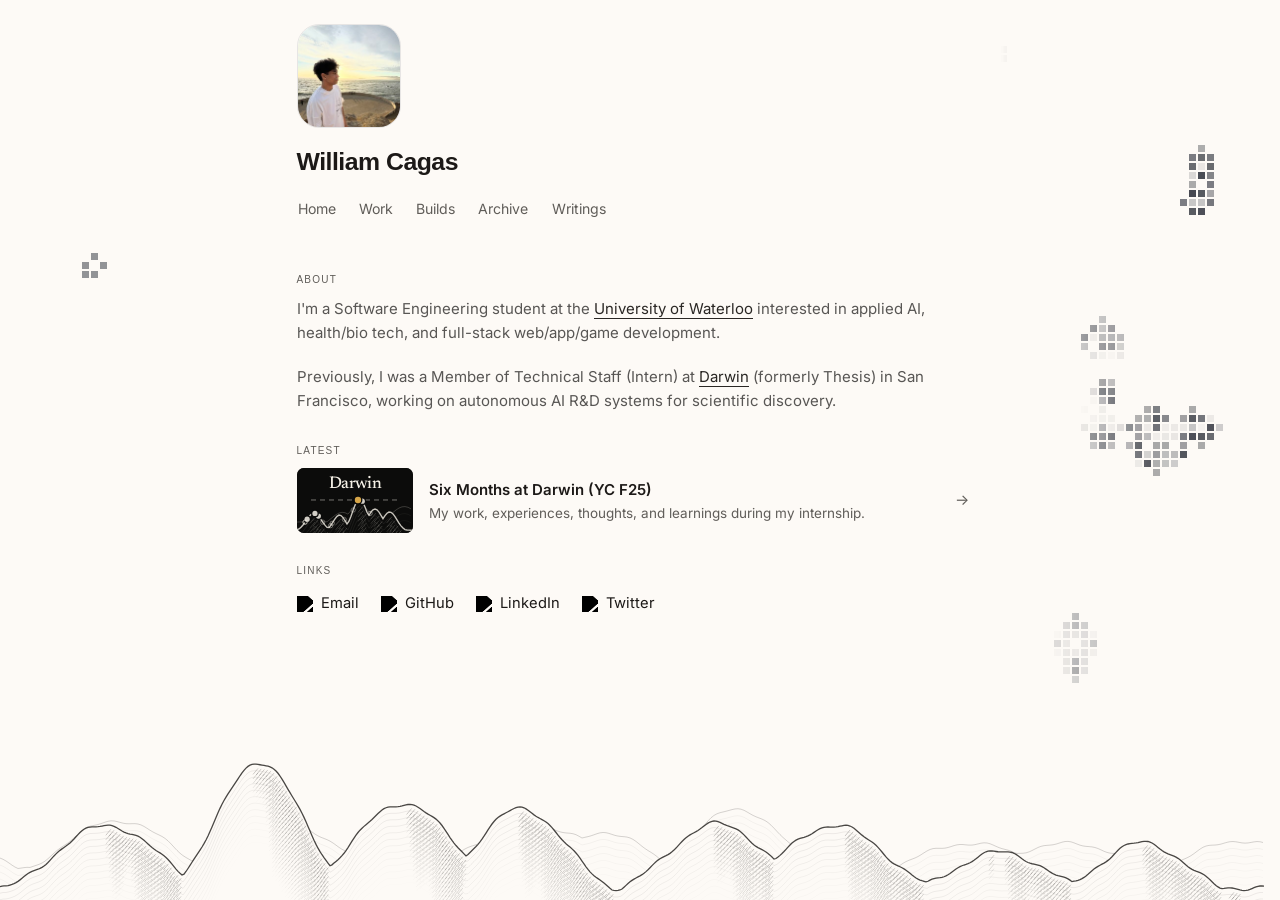
==== commit 0ea4a2c2: "Clean up and modularize the site; shrink images Split the 1,500-line main.js into page renderers (sr" ====
--- a/index.html
+++ b/index.html
@@ -8,7 +8,13 @@
     <link rel="icon" href="/favicon.ico" sizes="any">
     <link rel="icon" type="image/png" href="/assets/icons/icon-192.png" sizes="192x192">
     <link rel="apple-touch-icon" href="/assets/icons/apple-touch-icon.png">
-    <link rel="stylesheet" href="/src/styles/main.css?v=79">
+    <link rel="preconnect" href="https://fonts.googleapis.com">
+    <link rel="preconnect" href="https://fonts.gstatic.com" crossorigin>
+    <link rel="preconnect" href="https://api.fontshare.com">
+    <link rel="preconnect" href="https://cdn.fontshare.com" crossorigin>
+    <link rel="stylesheet" href="https://fonts.googleapis.com/css2?family=Inter:wght@400;500;600&family=Newsreader:opsz,wght@6..72,400;6..72,500;6..72,600&display=swap">
+    <link rel="stylesheet" href="https://api.fontshare.com/v2/css?f[]=satoshi@500,700,900&display=swap">
+    <link rel="stylesheet" href="/src/styles/main.css">
 </head>
 <body>
     <div class="bg-reveal" aria-hidden="true"><canvas id="game-of-life-canvas"></canvas></div>
@@ -16,6 +22,6 @@
         <div id="content-root"></div>
     </main>
     <footer class="site-range" data-range-footer aria-hidden="true"><canvas></canvas></footer>
-    <script type="module" src="/src/js/main.js?v=110"></script>
+    <script type="module" src="/src/js/main.js"></script>
 </body>
 </html>
--- a/src/styles/main.css
+++ b/src/styles/main.css
@@ -1,12 +1,4 @@
-@import url("https://fonts.googleapis.com/css2?family=Inter:wght@400;500;600&family=Newsreader:opsz,wght@6..72,400;6..72,500;6..72,600&display=swap");
-@import url("https://api.fontshare.com/v2/css?f[]=satoshi@500,700,900&display=swap");
-
-/**
- * Minimal Stylesheet
- * Terminal-style template: dark theme, monospace, timeline layout
- */
-
-/* CSS Variables (dynamic light/dark theme) */
+/* Theme */
 :root {
   color-scheme: light;
   --color-bg: #fdfaf6; /* Cream color */
@@ -19,7 +11,7 @@
   --icon-filter: brightness(0) saturate(100%);
 
   --font-family-sans: "Inter", -apple-system, BlinkMacSystemFont, "Segoe UI", Roboto, sans-serif;
-  /* Display font — used for the name and section/role labels */
+  /* Display font — the name and section labels */
   --font-family-serif: "Satoshi", -apple-system, BlinkMacSystemFont, "Segoe UI", sans-serif;
   --font-family: var(--font-family-sans);
   
@@ -28,19 +20,6 @@
   --line-height: 1.6;
   --max-width: 720px;
   --padding: 24px;
-}
-
-@media (prefers-color-scheme: light) {
-  :root {
-    --color-bg: #fdfaf6;
-    --color-text: #1c1917;
-    --color-body: #585654;
-    --color-text-secondary: #605d59;
-    --color-link: #2a2724;
-    --color-border: #e7e5e4;
-    --grid-color: rgba(0, 0, 0, 0.04);
-    --icon-filter: brightness(0) saturate(100%);
-  }
 }
 
 /* Base */
@@ -244,63 +223,6 @@
   white-space: nowrap;
 }
 
-.blog-list {
-  display: grid;
-  gap: 28px;
-}
-
-.blog-list-item {
-  padding: 0;
-}
-
-.blog-list-link {
-  display: block;
-  color: inherit;
-  text-decoration: none;
-  border-bottom: none;
-}
-
-.blog-list-link:hover {
-  opacity: 1;
-}
-
-.blog-list-link:hover .blog-list-title {
-  opacity: 0.75;
-}
-
-.blog-list-header {
-  display: flex;
-  justify-content: space-between;
-  align-items: baseline;
-  gap: 12px;
-  margin-bottom: 6px;
-}
-
-.blog-list-title {
-  margin: 0;
-  font-size: 1.05rem;
-  font-weight: 600;
-  letter-spacing: 0.01em;
-  line-height: var(--line-height);
-  color: var(--color-text);
-}
-
-.blog-list-date {
-  margin: 0;
-  font-size: var(--font-size-small);
-  color: var(--color-text-secondary);
-  text-align: right;
-  flex-shrink: 0;
-  white-space: nowrap;
-}
-
-.blog-list-summary {
-  margin: 0;
-  color: var(--color-body);
-  font-size: var(--font-size-base);
-  line-height: var(--line-height);
-}
-
 /* Blog post */
 .blog-post-layout {
   display: grid;
@@ -995,50 +917,6 @@
   line-height: 1.3;
 }
 
-.site-subtitle {
-  font-size: 0.9rem;
-  color: var(--color-text-secondary);
-  margin: 0 0 4px 0;
-  padding-left: 0.5em;
-}
-
-.site-role {
-  font-size: 0.9rem;
-  color: var(--color-text);
-  margin: 0;
-}
-
-.site-role a {
-  border-bottom: 1px solid var(--color-link);
-}
-
-.school-logo {
-  width: 16px;
-  height: 16px;
-  object-fit: contain;
-  vertical-align: -0.15em;
-  margin-left: 0.35rem;
-}
-
-/* Intro sentence + cursor */
-.intro-sentence {
-  margin-bottom: 48px;
-  font-size: var(--font-size-base);
-  color: var(--color-body);
-  line-height: var(--line-height);
-}
-
-.intro-sentence .cursor {
-  animation: blink 1s step-end infinite;
-  margin-left: 2px;
-}
-
-@keyframes blink {
-  50% {
-    opacity: 0;
-  }
-}
-
 /* Section framing */
 .panel {
   border: none;
@@ -1060,29 +938,6 @@
   margin-bottom: 9px;
 }
 
-/* Personal signature block */
-.signature-section {
-  margin-bottom: 42px;
-  padding-left: 10px;
-  border-left: 1px solid var(--color-border);
-}
-
-.signature-row {
-  margin: 0 0 4px 0;
-  color: var(--color-text-secondary);
-  font-size: 0.88rem;
-  line-height: 1.5;
-}
-
-.signature-row:last-child {
-  margin-bottom: 0;
-}
-
-.signature-prompt {
-  color: var(--color-text);
-  margin-right: 6px;
-}
-
 /* Work section */
 .work-list {
   display: grid;
@@ -1123,23 +978,6 @@
   line-height: var(--line-height);
 }
 
-/* Inline logos for company names across sections */
-.inline-logo {
-  width: 18px;
-  height: 18px;
-  object-fit: contain;
-  vertical-align: middle;
-  margin-left: 0.42rem;
-  opacity: 0.95;
-}
-
-.work-title .inline-logo,
-.project-title .inline-logo,
-.press-outlet .inline-logo {
-  width: 20px;
-  height: 20px;
-}
-
 /* Projects + facts */
 .projects-layout {
   display: block;
@@ -1169,12 +1007,6 @@
   font-size: var(--font-size-small);
   color: var(--color-text-secondary);
   line-height: var(--line-height);
-}
-
-.project-title .inline-logo {
-  width: 18px;
-  height: 18px;
-  margin-left: 0.2rem;
 }
 
 /* Press: outlet + date, full title on hover */
@@ -1338,13 +1170,6 @@
   margin-top: 26px;
 }
 
-.kicker-note {
-  margin-left: 4px;
-  font-size: 11px;
-  letter-spacing: 0.02em;
-  text-transform: none;
-}
-
 .subsection-title {
   margin-bottom: 10px;
   font-size: 0.92rem;
@@ -1462,31 +1287,6 @@
   margin-bottom: 6px;
 }
 
-.meta-inline {
-  display: grid;
-  grid-template-columns: minmax(0, 1fr) auto;
-  align-items: baseline;
-  column-gap: 12px;
-  font-size: var(--font-size-small);
-  color: var(--color-text);
-  line-height: 1.5;
-}
-
-.meta-about {
-  color: var(--color-text);
-}
-
-.meta-separator {
-  color: var(--color-text-secondary);
-}
-
-.meta-location {
-  color: var(--color-text-secondary);
-  justify-self: end;
-  text-align: right;
-}
-
-
 /* Videos */
 .videos-list {
   display: grid;
@@ -1572,58 +1372,6 @@
   }
 }
 
-/* Footer */
-.site-footer {
-  margin-top: 30px;
-  padding-top: 24px;
-}
-
-.footer-row {
-  display: flex;
-  align-items: center;
-  justify-content: space-between;
-  gap: 16px;
-}
-
-.footer-socials {
-  display: flex;
-  flex-wrap: wrap;
-  gap: 10px;
-  align-items: center;
-}
-
-.footer-social-link {
-  width: 32px;
-  height: 32px;
-  display: inline-flex;
-  align-items: center;
-  justify-content: center;
-  border: 1px solid var(--color-border);
-  border-radius: 6px;
-  border-bottom: 1px solid var(--color-border) !important;
-}
-
-.footer-social-link:hover {
-  border-color: var(--color-text-secondary);
-  border-bottom-color: var(--color-text-secondary) !important;
-  opacity: 1;
-}
-
-.footer-social-link .social-logo {
-  width: 16px;
-  height: 16px;
-  object-fit: contain;
-  filter: var(--icon-filter);
-}
-
-.footer-bottom {
-  margin-top: 48px;
-  padding-bottom: 24px;
-  text-align: center;
-  font-size: 0.85rem;
-  color: var(--color-text-secondary);
-}
-
 /* Responsive */
 @media (max-width: 640px) {
   body {
@@ -1653,11 +1401,6 @@
     line-height: 1.25;
   }
 
-  .site-role {
-    font-size: 0.88rem;
-    line-height: 1.4;
-  }
-
   .section-kicker {
     font-size: 0.58rem;
     letter-spacing: 0.14em;
@@ -1669,15 +1412,6 @@
     margin-bottom: 16px;
   }
 
-  .intro-sentence {
-    margin-bottom: 32px;
-  }
-
-  .signature-section {
-    margin-bottom: 28px;
-  }
-
-
   .panel {
     padding: 0;
     margin-bottom: 32px;
@@ -1691,25 +1425,8 @@
     grid-template-columns: 1fr;
   }
 
-  .research-item {
-    grid-template-columns: 1fr;
-    gap: 4px;
-  }
-
   .meta-section {
     margin: 0;
-  }
-
-  .meta-inline {
-    grid-template-columns: 1fr;
-    row-gap: 4px;
-    font-size: 0.9rem;
-  }
-
-  .meta-location {
-    justify-self: start;
-    text-align: left;
-    width: 100%;
   }
 
   .videos-list {
@@ -1717,21 +1434,14 @@
     gap: 24px;
   }
 
-  .site-footer {
-    margin-top: 24px;
-    padding-top: 20px;
-  }
-
   .work-title,
-  .project-title,
-  .research-main a,
-  .press-outlet {
+.project-title,
+.press-outlet {
     font-size: 0.84rem;
   }
 
   .work-detail,
-  .project-detail,
-  .research-note {
+.project-detail {
     line-height: 1.4;
   }
 
@@ -1753,128 +1463,6 @@
     right: 5px;
   }
 
-  .footer-socials {
-    gap: 12px;
-  }
-
-  .footer-social-link {
-    width: 30px;
-    height: 30px;
-  }
-
-  .footer-social-link .social-logo {
-    width: 14px;
-    height: 14px;
-  }
-
-  .footer-row {
-    flex-wrap: wrap;
-    gap: 12px;
-  }
-
-  .footer-bottom {
-    margin-top: 40px;
-    padding-bottom: 40px;
-  }
-}
-
-/* ------------- Global Counter Styles ------------- */
-.global-counter-container {
-  position: fixed;
-  bottom: 32px;
-  right: 32px;
-  z-index: 100;
-  display: flex;
-  flex-direction: column;
-  align-items: center;
-  gap: 12px;
-}
-
-.goose-btn {
-  width: 44px;
-  height: 44px;
-  border-radius: 50%;
-  border: 1px solid var(--color-border);
-  background-color: var(--color-bg);
-  box-shadow: 0 4px 12px rgba(0, 0, 0, 0.1);
-  display: flex;
-  align-items: center;
-  justify-content: center;
-  font-size: 20px;
-  cursor: pointer;
-  transition: transform 0.1s cubic-bezier(0.34, 1.56, 0.64, 1), box-shadow 0.2s ease, border-color 0.2s ease;
-  user-select: none;
-  -webkit-tap-highlight-color: transparent;
-  padding: 0;
-  outline: none;
-}
-
-@media (prefers-color-scheme: dark) {
-  .goose-btn {
-    box-shadow: 0 4px 16px rgba(255, 255, 255, 0.05);
-  }
-}
-
-.goose-btn:hover {
-  transform: scale(1.08);
-  border-color: var(--color-text-secondary);
-  box-shadow: 0 6px 16px rgba(0, 0, 0, 0.15);
-}
-
-.goose-btn:active,
-.goose-btn.is-petting {
-  transform: scale(0.92);
-}
-
-.goose-label {
-  position: absolute;
-  right: calc(100% + 16px);
-  bottom: 14px;
-  /* Align with button vertical center */
-  font-size: 11px;
-  font-weight: 600;
-  text-transform: uppercase;
-  letter-spacing: 0.05em;
-  color: var(--color-link);
-  animation: bounceSide 2s ease-in-out infinite;
-  user-select: none;
-  white-space: nowrap;
-}
-
-@keyframes bounceSide {
-
-  0%,
-  100% {
-    transform: translateX(0);
-  }
-
-  50% {
-    transform: translateX(-4px);
-  }
-}
-
-.goose-count {
-  font-size: 11px;
-  font-weight: 600;
-  color: var(--color-text-secondary);
-  background: var(--color-bg);
-  border: 1px solid var(--color-border);
-  padding: 4px 10px;
-  border-radius: 16px;
-  box-shadow: 0 2px 8px rgba(0, 0, 0, 0.05);
-  transition: color 0.2s ease;
-  user-select: none;
-  font-variant-numeric: tabular-nums;
-  opacity: 0;
-  transform: translateY(10px);
-  animation: badgeFadeIn 0.3s ease forwards;
-}
-
-@keyframes badgeFadeIn {
-  to {
-    opacity: 1;
-    transform: translateY(0);
-  }
 }
 
 /* Flying Goose Animation */
@@ -1920,30 +1508,14 @@
 }
 
 @media (max-width: 640px) {
-  .global-counter-container {
-    bottom: 20px;
-    right: 20px;
-  }
-
-  .goose-btn {
-    width: 38px;
-    height: 38px;
-    font-size: 18px;
-  }
-}
-
-@media (max-width: 640px) {
   :root {
     --font-size-base: 13.5px;
     --font-size-small: 12px;
   }
 }
 
-/* Arc Institute Typography Styles */
+/* Display font */
 .site-name,
-.section-kicker,
-.role-company,
-.project-name,
-.role-title {
+.section-kicker {
   font-family: var(--font-family-serif);
 }
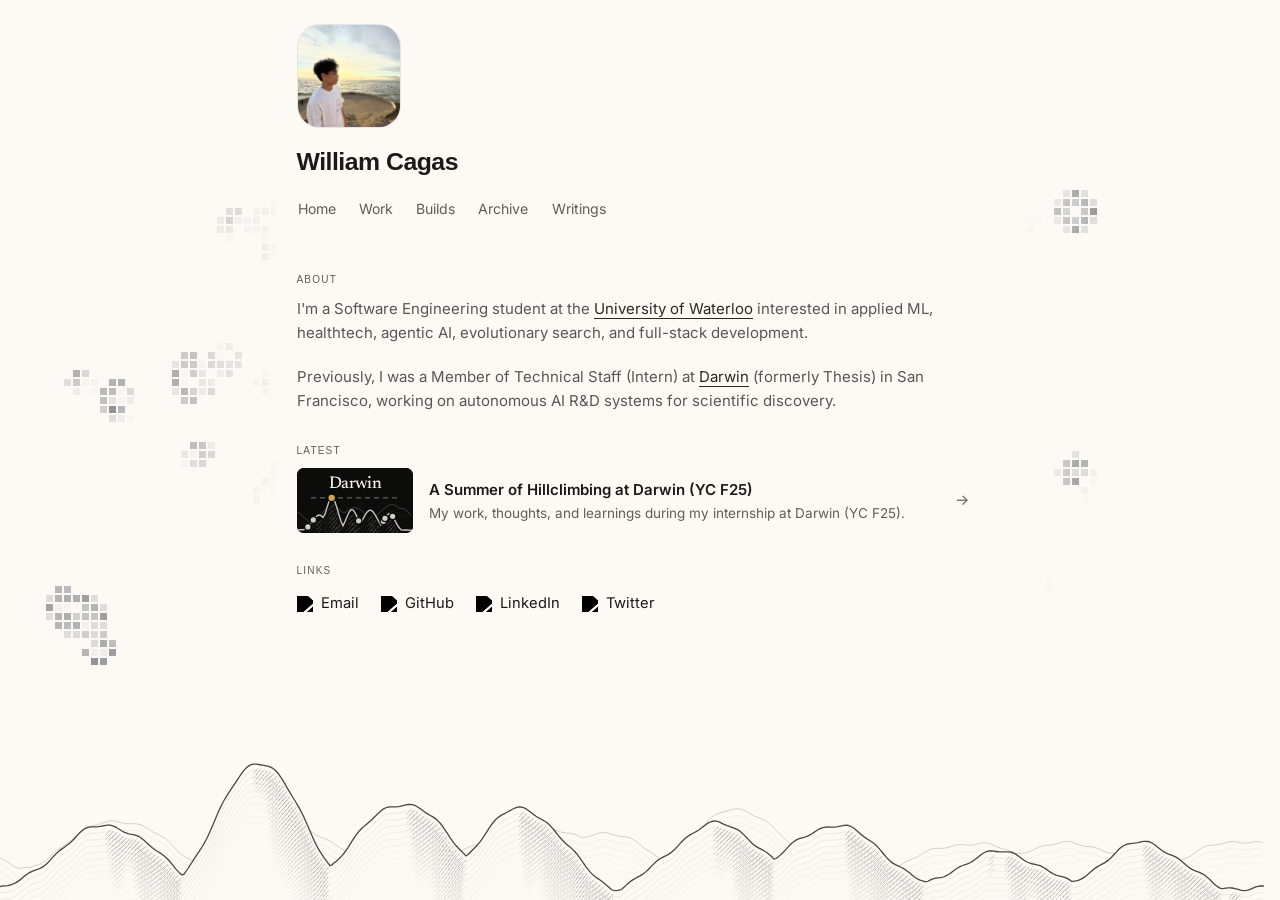
==== commit 79428593: "Homepage: new interests in the bio; add a link preview image Applied ML, healthtech, agentic AI, evo" ====
--- a/index.html
+++ b/index.html
@@ -5,6 +5,15 @@
     <meta name="viewport" content="width=device-width, initial-scale=1.0">
     <meta name="description" content="William Cagas - Software Engineering student at University of Waterloo. Building AI for good.">
     <title>William Cagas</title>
+    <meta property="og:type" content="website">
+    <meta property="og:url" content="https://www.wcagas.com/">
+    <meta property="og:title" content="William Cagas">
+    <meta property="og:description" content="Software Engineering student at the University of Waterloo interested in applied ML, healthtech, agentic AI, evolutionary search, and full-stack development.">
+    <meta property="og:image" content="https://www.wcagas.com/assets/og-image.png">
+    <meta property="og:image:width" content="1200">
+    <meta property="og:image:height" content="627">
+    <meta property="og:image:alt" content="William Cagas: Software Engineering at the University of Waterloo">
+    <meta name="twitter:card" content="summary_large_image">
     <link rel="icon" href="/favicon.ico" sizes="any">
     <link rel="icon" type="image/png" href="/assets/icons/icon-192.png" sizes="192x192">
     <link rel="apple-touch-icon" href="/assets/icons/apple-touch-icon.png">
--- a/src/styles/main.css
+++ b/src/styles/main.css
@@ -548,20 +548,20 @@
   color: var(--color-text);
 }
 
-/* Phones: a smaller card; the title takes the full line, and the arrow sits
-   at the right, beside the summary */
+/* Phones: the title runs across the top so it fits on one line; the smaller
+   card, the summary and the arrow sit in a row under it */
 @media (max-width: 640px) {
   .latest-row {
     display: grid;
     grid-template-columns: 88px minmax(0, 1fr) auto;
     column-gap: 12px;
-    row-gap: 2px;
+    row-gap: 8px;
     align-items: center;
   }
 
   .latest-thumb {
     grid-column: 1;
-    grid-row: 1 / span 2;
+    grid-row: 2;
     width: 88px;
   }
 
@@ -570,26 +570,25 @@
   }
 
   .latest-title {
-    grid-column: 2 / 4;
+    grid-column: 1 / -1;
     grid-row: 1;
-    align-self: end;
     font-size: 14.5px;
+    text-wrap: balance;
   }
 
   .latest-sub {
     grid-column: 2;
     grid-row: 2;
-    align-self: start;
     margin-top: 0;
     -webkit-line-clamp: 3;
     line-clamp: 3;
-  }
-
-  /* Centred on the whole row (level with the card), a little in from the edge */
+    text-wrap: balance;
+  }
+
+  /* Level with the card, a little in from the edge */
   .latest-arrow {
     grid-column: 3;
-    grid-row: 1 / span 2;
-    align-self: center;
+    grid-row: 2;
     padding-left: 4px;
     margin-right: 8px;
   }
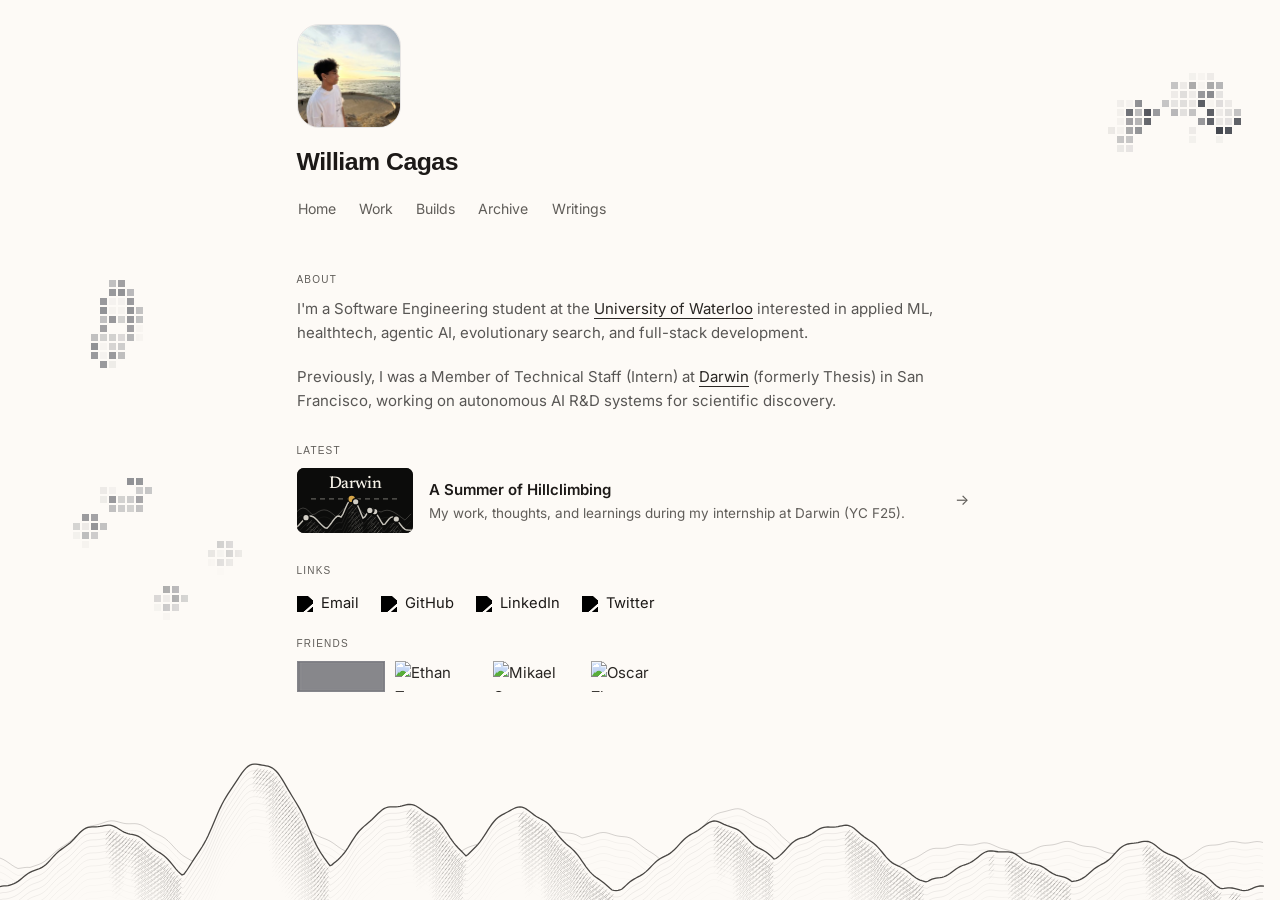
==== commit 78deb32c: "Link previews: each post shares with its own title and title card Co-Authored-By: Claude Opus 5.5 <n" ====
--- a/index.html
+++ b/index.html
@@ -3,8 +3,9 @@
 <head>
     <meta charset="UTF-8">
     <meta name="viewport" content="width=device-width, initial-scale=1.0">
+    <title>William Cagas</title>
+    <!-- Link preview. scripts/share-pages.mjs copies this page for each post with that post's tags in place of these, so rerun it after editing this file -->
     <meta name="description" content="William Cagas - Software Engineering student at University of Waterloo. Building AI for good.">
-    <title>William Cagas</title>
     <meta property="og:type" content="website">
     <meta property="og:url" content="https://www.wcagas.com/">
     <meta property="og:title" content="William Cagas">
@@ -14,6 +15,7 @@
     <meta property="og:image:height" content="627">
     <meta property="og:image:alt" content="William Cagas: Software Engineering at the University of Waterloo">
     <meta name="twitter:card" content="summary_large_image">
+    <!-- /Link preview -->
     <link rel="icon" href="/favicon.ico" sizes="any">
     <link rel="icon" type="image/png" href="/assets/icons/icon-192.png" sizes="192x192">
     <link rel="apple-touch-icon" href="/assets/icons/apple-touch-icon.png">
--- a/src/styles/main.css
+++ b/src/styles/main.css
@@ -223,6 +223,108 @@
   white-space: nowrap;
 }
 
+/* Writings: a card per post, its live title card on top, two across */
+.writing-cards {
+  display: grid;
+  grid-template-columns: repeat(2, minmax(0, 1fr));
+  gap: 28px 20px;
+}
+
+.writing-card {
+  display: block;
+  border-bottom: none;
+  color: inherit;
+}
+
+.writing-card:hover {
+  opacity: 1;
+}
+
+.writing-card .title-card,
+.writing-card-blank {
+  border-radius: 9px;
+  transition: box-shadow 0.15s ease;
+}
+
+.writing-card .title-card-word {
+  font-size: 34px;
+}
+
+.writing-card:hover .title-card,
+.writing-card:hover .writing-card-blank,
+.writing-card:focus-visible .title-card,
+.writing-card:focus-visible .writing-card-blank {
+  box-shadow: 0 0 0 2px var(--color-text);
+}
+
+.writing-card:focus-visible {
+  outline: none;
+}
+
+/* For a post with no title card */
+.writing-card-blank {
+  display: block;
+  aspect-ratio: 16 / 9;
+  background-color: #ece6da;
+  background-image: radial-gradient(rgba(28, 25, 23, 0.12) 1px, transparent 1.2px);
+  background-size: 8px 8px;
+}
+
+.writing-card-meta {
+  display: flex;
+  align-items: center;
+  gap: 8px;
+  margin-top: 11px;
+}
+
+.writing-card-soon {
+  padding: 1px 7px;
+  border-radius: 999px;
+  background: var(--color-text);
+  font: 500 10.5px/1.6 var(--font-family-sans);
+  letter-spacing: 0.04em;
+  text-transform: uppercase;
+  white-space: nowrap;
+  color: var(--color-bg);
+}
+
+.writing-card-date {
+  font-size: 12.5px;
+  color: var(--color-text-secondary);
+}
+
+/* One line: a title too long for the card ends in "…" rather than wrapping */
+.writing-card-title {
+  display: block;
+  margin-top: 4px;
+  overflow: hidden;
+  font-size: 15.5px;
+  font-weight: 600;
+  line-height: 1.3;
+  white-space: nowrap;
+  text-overflow: ellipsis;
+  color: var(--color-text);
+}
+
+.writing-card-summary {
+  display: block;
+  margin-top: 4px;
+  font-size: var(--font-size-small);
+  line-height: 1.45;
+  color: var(--color-text-secondary);
+}
+
+/* Phones: one card across. The title fits on one line at normal phone widths, and wraps on very narrow ones instead of being cut off */
+@media (max-width: 640px) {
+  .writing-cards {
+    grid-template-columns: minmax(0, 1fr);
+  }
+
+  .writing-card-title {
+    white-space: normal;
+  }
+}
+
 /* Blog post */
 .blog-post-layout {
   display: grid;
@@ -475,6 +577,10 @@
 }
 
 .panel.panel-socials {
+  margin-bottom: 14px;
+}
+
+.panel.panel-friends {
   margin-bottom: 28px;
 }
 
@@ -548,49 +654,31 @@
   color: var(--color-text);
 }
 
-/* Phones: the title runs across the top so it fits on one line; the smaller
-   card, the summary and the arrow sit in a row under it */
+/* Phones: the same row, with a smaller card and the summary allowed a third line */
 @media (max-width: 640px) {
   .latest-row {
-    display: grid;
-    grid-template-columns: 88px minmax(0, 1fr) auto;
-    column-gap: 12px;
-    row-gap: 8px;
-    align-items: center;
-  }
-
+    gap: 12px;
+  }
+
+  /* 96px on most phones, down to 80px on narrow ones so the title keeps to one line */
   .latest-thumb {
-    grid-column: 1;
-    grid-row: 2;
-    width: 88px;
-  }
-
-  .latest-text {
-    display: contents;
+    width: clamp(80px, 100vw - 280px, 96px);
   }
 
   .latest-title {
-    grid-column: 1 / -1;
-    grid-row: 1;
     font-size: 14.5px;
     text-wrap: balance;
   }
 
   .latest-sub {
-    grid-column: 2;
-    grid-row: 2;
-    margin-top: 0;
     -webkit-line-clamp: 3;
     line-clamp: 3;
-    text-wrap: balance;
-  }
-
-  /* Level with the card, a little in from the edge */
+    text-wrap: pretty;
+  }
+
   .latest-arrow {
-    grid-column: 3;
-    grid-row: 2;
-    padding-left: 4px;
-    margin-right: 8px;
+    padding-left: 0;
+    margin-right: 4px;
   }
 }
 
@@ -619,6 +707,28 @@
 /* Over the mountain range, the wordmark sits in the sky */
 .title-card[data-background="frontier"] .title-card-text {
   bottom: 50%;
+}
+
+/* The latent card is light: paper, dark ink, DeepSeek blue (src/js/title-card.js).
+   Its wordmark sits on the bow-tie's waist, above the two caches. */
+.title-card[data-background="latent"] {
+  background: #f1ece2;
+}
+
+.title-card[data-background="latent"] .title-card-text {
+  bottom: 8%;
+}
+
+.title-card[data-background="latent"] .title-card-word {
+  color: #1c1917;
+}
+
+.title-card[data-background="latent"] .title-card-toggle {
+  color: rgba(28, 25, 23, 0.6);
+}
+
+.title-card[data-background="latent"] .title-card-toggle:hover {
+  color: #1c1917;
 }
 
 .title-card-word {
@@ -682,14 +792,86 @@
   height: 100%;
 }
 
+.blog-post-body [data-figure="research-map"] .live-figure {
+  aspect-ratio: 4 / 3;
+}
+
+/* The three-methods figure is a single row of squares, so it needs less height */
+.blog-post-body [data-figure="methods"] .live-figure {
+  aspect-ratio: 2 / 1;
+}
+
+/* An inline chart can ship a phone layout beside its wide one */
+.blog-post-body .chart-narrow {
+  display: none;
+}
+
 /* Phones: taller frames so the figures keep room for their labels */
 @media (max-width: 640px) {
+  .blog-post-body .chart-wide {
+    display: none;
+  }
+
+  .blog-post-body .chart-narrow {
+    display: block;
+  }
+
+  .blog-post-body [data-figure="research-map"] .live-figure {
+    aspect-ratio: 3 / 4;
+  }
+
+  .blog-post-body [data-figure="climb"] .live-figure,
+  .blog-post-body [data-figure="generation"] .live-figure,
+  .blog-post-body [data-figure="corpus"] .live-figure {
+    aspect-ratio: 4 / 3;
+  }
+
+  .blog-post-body [data-figure="agents"] .live-figure,
+  .blog-post-body [data-figure="seeds"] .live-figure,
+  .blog-post-body [data-figure="spawn"] .live-figure,
+  .blog-post-body [data-figure="novelty"] .live-figure,
+  .blog-post-body [data-figure="ioai"] .live-figure,
+  .blog-post-body [data-figure="methods"] .live-figure {
+    aspect-ratio: 3 / 4;
+  }
+
   .blog-post-body [data-figure="islands"] .live-figure {
     aspect-ratio: 1 / 1;
   }
 
   .blog-post-body [data-figure="reading"] .live-figure {
     aspect-ratio: 4 / 5;
+  }
+
+}
+
+/* Charts that draw in when first scrolled to (data-grow, src/js/article-figures.js) */
+.blog-post-body [data-grow] [data-bar] {
+  transform: scaleX(0);
+  transform-box: fill-box;
+  transform-origin: left center;
+  transition: transform 0.9s cubic-bezier(0.22, 1, 0.36, 1);
+}
+
+.blog-post-body [data-grow] [data-reveal] {
+  opacity: 0;
+  transition: opacity 0.45s ease;
+}
+
+.blog-post-body [data-grow].is-grown [data-bar] {
+  transform: scaleX(1);
+}
+
+.blog-post-body [data-grow].is-grown [data-reveal] {
+  opacity: 1;
+}
+
+@media (prefers-reduced-motion: reduce) {
+  .blog-post-body [data-grow] [data-bar],
+  .blog-post-body [data-grow] [data-reveal] {
+    transform: none;
+    opacity: 1;
+    transition: none;
   }
 }
 
@@ -724,6 +906,40 @@
 
 .blog-post-body > *:first-child {
   margin-top: 0;
+}
+
+/* Tables in posts: hairline rows; marked sets each column's alignment */
+.blog-post-body table {
+  width: 100%;
+  margin: 1.5em 0;
+  border-collapse: collapse;
+  font-size: var(--font-size-small);
+  font-variant-numeric: tabular-nums;
+}
+
+.blog-post-body th,
+.blog-post-body td {
+  padding: 8px 10px;
+  border-bottom: 1px solid var(--color-border);
+  line-height: 1.45;
+  vertical-align: top;
+}
+
+.blog-post-body th {
+  font-weight: 600;
+  color: var(--color-text);
+  border-bottom-color: var(--color-text-secondary);
+}
+
+.blog-post-body th:not([align]) {
+  text-align: left;
+}
+
+@media (max-width: 640px) {
+  .blog-post-body th,
+  .blog-post-body td {
+    padding: 7px 6px;
+  }
 }
 
 .blog-post-body h2,
@@ -924,9 +1140,10 @@
   margin-bottom: 42px;
 }
 
-/* Offset for the flex-track overhang in the photo carousel */
-.panel.panel-photos {
-  margin-bottom: 24px;
+/* Photos and videos share the Media section: the videos sit just under the carousel,
+   whose height already leaves room for its longest (three-line) caption */
+.panel-media .video-thumbs {
+  margin-top: 8px;
 }
 
 .section-kicker {
@@ -1008,34 +1225,93 @@
   line-height: var(--line-height);
 }
 
-/* Press: outlet + date, full title on hover */
-.press-list {
-  display: flex;
-  flex-direction: column;
-  gap: 2px;
-}
-
-.press-item {
-  display: flex;
-  align-items: baseline;
-  justify-content: space-between;
-  gap: 12px;
-  padding: 6px 0;
-}
-
-.press-outlet {
-  font-size: 1rem;
-  font-weight: 600;
-  letter-spacing: 0.01em;
-  color: var(--color-text);
-  line-height: var(--line-height);
-}
-
-.press-date {
-  flex-shrink: 0;
-  font-size: var(--font-size-base);
-  font-weight: 400;
-  color: var(--color-text-secondary);
+/* Press: a row per story with its photo, the outlet and headline, then the date */
+.press-row {
+  display: grid;
+  grid-template-columns: 112px minmax(0, 1fr) auto;
+  align-items: center;
+  gap: 14px;
+  padding: 10px 0;
+  border-top: 1px solid var(--color-border);
+  border-bottom: none;
+  color: var(--color-text);
+}
+
+.press-row:last-child {
+  border-bottom: 1px solid var(--color-border);
+}
+
+.press-row:hover {
+  opacity: 1;
+}
+
+.press-row:focus-visible {
+  outline: none;
+}
+
+.press-row-photo {
+  display: block;
+  aspect-ratio: 16 / 9;
+  overflow: hidden;
+  border-radius: 4px;
+  background: var(--color-border);
+  transition: box-shadow 0.15s ease;
+}
+
+.press-row-photo img {
+  width: 100%;
+  height: 100%;
+  display: block;
+  object-fit: cover;
+}
+
+.press-row:hover .press-row-photo,
+.press-row:focus-visible .press-row-photo {
+  box-shadow: 0 0 0 2px var(--color-text);
+}
+
+.press-row-text {
+  min-width: 0;
+}
+
+.press-row-outlet {
+  display: block;
+  font-size: 11px;
+  letter-spacing: 0.06em;
+  text-transform: uppercase;
+  color: var(--color-text-secondary);
+}
+
+.press-row-title {
+  display: block;
+  margin-top: 2px;
+  font-size: 14.5px;
+  font-weight: 500;
+  line-height: 1.3;
+}
+
+.press-row-date {
+  font-size: 12.5px;
+  white-space: nowrap;
+  color: var(--color-text-secondary);
+}
+
+/* Phones: the date moves under the headline */
+@media (max-width: 640px) {
+  .press-row {
+    grid-template-columns: 88px minmax(0, 1fr);
+    align-items: start;
+    row-gap: 2px;
+  }
+
+  .press-row-photo {
+    grid-row: 1 / span 2;
+    align-self: center;
+  }
+
+  .press-row-date {
+    grid-column: 2;
+  }
 }
 
 /* Photos: arrow navigation, infinite wrap (JS translate) */
@@ -1108,7 +1384,7 @@
   overflow: hidden;
   outline: none;
   --photo-gap: 12px;
-  --photo-slides-visible: 2;
+  --photo-slides-visible: 3;
 }
 
 .photo-strip:focus-visible {
@@ -1158,116 +1434,226 @@
   text-align: left;
   line-height: var(--line-height);
   display: -webkit-box;
-  -webkit-line-clamp: 2;
-  line-clamp: 2;
+  -webkit-line-clamp: 3;
+  line-clamp: 3;
   -webkit-box-orient: vertical;
   overflow: hidden;
 }
 
-/* Favourites: titled groups (Shows, Movies, ...) */
-.favourites-group + .favourites-group {
-  margin-top: 26px;
-}
-
-.subsection-title {
-  margin-bottom: 10px;
-  font-size: 0.92rem;
+/* Favourites: a line of title chips per group (Shows, Movies, ...) */
+.favourites-row {
+  display: flex;
+  align-items: flex-start;
+  gap: 12px;
+}
+
+.favourites-row + .favourites-row {
+  margin-top: 8px;
+}
+
+/* Padding lines the label up with the middle of the first line of chips */
+.favourites-label {
+  flex: 0 0 56px;
+  padding-top: 10px;
+  font-size: var(--font-size-small);
   font-weight: 500;
   color: var(--color-text);
 }
 
-/* Poster row: up to five across; a short group keeps the same poster size */
-.poster-grid {
+.favourites-chips {
+  display: flex;
+  flex-wrap: wrap;
+  gap: 6px;
+  min-width: 0;
+}
+
+.fav-chip {
+  position: relative;
+  display: inline-flex;
+  align-items: center;
+  gap: 8px;
+  padding: 3px 10px 3px 3px;
+  border: 1px solid var(--color-border);
+  border-radius: 5px;
+  font-size: var(--font-size-small);
+  line-height: 1.3;
+  color: var(--color-text-secondary);
+  transition: border-color 0.15s ease, color 0.15s ease;
+}
+
+.fav-chip-thumb {
+  flex: 0 0 auto;
+  width: 20px;
+  height: 30px;
+  object-fit: cover;
+  border-radius: 2px;
+}
+
+.fav-chip--square .fav-chip-thumb {
+  width: 26px;
+  height: 26px;
+}
+
+/* Hover only: on touch screens a hover change makes the first tap restyle the chip instead of following the link */
+@media (hover: hover) {
+  .fav-chip:hover {
+    opacity: 1;
+    color: var(--color-text);
+    border-color: var(--color-text);
+  }
+}
+
+.fav-chip:focus-visible {
+  color: var(--color-text);
+  border-color: var(--color-text);
+}
+
+/* The bigger cover that follows the pointer over a chip (src/js/cover-follow.js) */
+.cover-follow {
+  position: fixed;
+  top: 0;
+  left: 0;
+  z-index: 60;
+  width: 110px;
+  aspect-ratio: 2 / 3;
+  object-fit: cover;
+  border-radius: 4px;
+  box-shadow: 0 10px 24px rgba(28, 25, 23, 0.28);
+  pointer-events: none;
+  opacity: 0;
+  visibility: hidden;
+  transition: opacity 0.12s ease, visibility 0.12s;
+}
+
+.cover-follow.is-square {
+  width: 120px;
+  aspect-ratio: 1 / 1;
+}
+
+.cover-follow.is-open {
+  opacity: 1;
+  visibility: visible;
+}
+
+/* A paper's first page is 3:4 (fav-chip--page, used by a post's reading list) */
+.cover-follow.is-page {
+  width: 132px;
+  aspect-ratio: 3 / 4;
+  object-position: 50% 0;
+  background: #fff;
+}
+
+/* A post's reading list (src/js/reading-chips.js): favourites-style chips, then a card for the chosen paper */
+.blog-post-body .reading-chips {
+  margin: 1.5em 0 2em;
+}
+
+.reading-chips .fav-chip {
+  appearance: none;
+  margin: 0;
+  background: none;
+  font: inherit;
+  font-size: var(--font-size-small);
+  line-height: 1.3;
+  cursor: pointer;
+  -webkit-tap-highlight-color: transparent;
+}
+
+.fav-chip--page .fav-chip-thumb {
+  width: 22px;
+  height: 29px;
+  object-position: 50% 0;
+  background: #fff;
+  box-shadow: 0 0 0 1px var(--color-border);
+}
+
+.reading-chips .fav-chip[aria-pressed="true"] {
+  color: var(--color-text);
+  border-color: var(--color-text);
+  background: #fff;
+}
+
+.reading-card {
   display: grid;
-  grid-template-columns: repeat(5, minmax(0, 1fr));
-  gap: 10px;
-}
-
-.poster-item {
-  display: block;
-  border-bottom: none;
-  color: var(--color-text-secondary);
-}
-
-.poster-item:hover {
-  opacity: 1;
-}
-
-.poster-frame {
-  position: relative;
-  aspect-ratio: 2 / 3;
-  border-radius: 4px;
+  grid-template-columns: 92px minmax(0, 1fr);
+  gap: 16px;
+  margin-top: 12px;
+  padding: 14px 16px;
+  border: 1px solid var(--color-border);
+  border-radius: 6px;
+  background: #fff;
+}
+
+.reading-card:empty {
+  display: none;
+}
+
+.blog-post-body .reading-card-cover {
+  display: block;
+  align-self: start;
+  aspect-ratio: 3 / 4;
   overflow: hidden;
-  background: var(--color-border);
-  transition: box-shadow 0.15s ease;
-}
-
-/* Thin inner border drawn over the image */
-.poster-frame::after {
-  content: "";
-  position: absolute;
-  inset: 0;
-  border-radius: inherit;
-  box-shadow: inset 0 0 0 1px rgba(0, 0, 0, 0.12);
-  pointer-events: none;
-}
-
-.poster-frame img {
+  border: none;
+  border-radius: 2px;
+  box-shadow: 0 0 0 1px rgba(28, 25, 23, 0.1), 0 6px 14px -8px rgba(28, 25, 23, 0.35);
+}
+
+.reading-card-cover img {
+  display: block;
   width: 100%;
   height: 100%;
-  display: block;
   object-fit: cover;
-}
-
-.poster-item:hover .poster-frame {
-  box-shadow: 0 0 0 2px var(--color-text);
-}
-
-.poster-title {
-  margin-top: 6px;
-  font-size: var(--font-size-small);
-  line-height: 1.35;
-  display: -webkit-box;
-  -webkit-line-clamp: 2;
-  line-clamp: 2;
-  -webkit-box-orient: vertical;
-  overflow: hidden;
-}
-
-/* Album art is square */
-.poster-grid--square .poster-frame {
-  aspect-ratio: 1 / 1;
-}
-
-.poster-subtitle {
-  font-size: 12px;
-  line-height: 1.35;
-  opacity: 0.75;
-  overflow: hidden;
-  text-overflow: ellipsis;
-  white-space: nowrap;
-}
-
-/* Five across leaves narrow posters on phones: tighten the gap and titles */
+  object-position: 50% 0;
+}
+
+.blog-post-body .reading-card p {
+  margin: 0;
+}
+
+.reading-card-head {
+  font-size: 14.5px;
+  line-height: 1.4;
+}
+
+.blog-post-body .reading-card-head a {
+  font-weight: 600;
+  color: var(--color-text);
+}
+
+.reading-card-head span {
+  margin-left: 4px;
+  font-size: 12.5px;
+  color: var(--color-text-secondary);
+}
+
+.blog-post-body .reading-card-line {
+  margin-top: 5px;
+  font-size: 14px;
+  line-height: 1.6;
+}
+
 @media (max-width: 640px) {
-  .poster-grid {
-    gap: 6px;
-  }
-
-  .poster-title {
-    margin-top: 4px;
-    font-size: 11px;
-    -webkit-line-clamp: 3;
-    line-clamp: 3;
-  }
-
-  .poster-subtitle {
-    font-size: 10px;
-  }
-}
-
-.poster-item:hover .poster-title {
-  color: var(--color-text);
+  .reading-card {
+    grid-template-columns: 64px minmax(0, 1fr);
+    gap: 12px;
+    padding: 12px;
+  }
+}
+
+/* Phones: the label sits above its chips */
+@media (max-width: 640px) {
+  .favourites-row {
+    display: block;
+  }
+
+  .favourites-row + .favourites-row {
+    margin-top: 14px;
+  }
+
+  .favourites-label {
+    padding-top: 0;
+    margin-bottom: 6px;
+  }
 }
 
 /* Meta block */
@@ -1286,41 +1672,299 @@
   margin-bottom: 6px;
 }
 
-/* Videos */
-.videos-list {
+/* Places: a dot map of where I've been (src/js/places-map.js), then the list by continent */
+.places-map {
+  position: relative;
+}
+
+/* The map's shape, held before the dots load so the page doesn't jump */
+.places-map canvas {
+  display: block;
+  width: 100%;
+  height: auto;
+  aspect-ratio: 360 / 142;
+}
+
+.places-tip {
+  position: absolute;
+  z-index: 2;
+  padding: 3px 7px;
+  border-radius: 3px;
+  background: var(--color-text);
+  font-size: 11.5px;
+  line-height: 1.3;
+  white-space: nowrap;
+  color: var(--color-bg);
+  pointer-events: none;
+  opacity: 0;
+  transform: translate(-50%, calc(-100% - 10px));
+  transition: opacity 0.12s ease;
+}
+
+.places-tip.is-open {
+  opacity: 1;
+}
+
+.places-stats {
+  display: flex;
+  flex-wrap: wrap;
+  align-items: center;
+  gap: 4px 18px;
+  margin-top: 12px;
+  font-size: var(--font-size-small);
+  color: var(--color-text-secondary);
+}
+
+.places-stats b {
+  font-weight: 600;
+  color: var(--color-text);
+}
+
+/* The pin colours, as a key */
+.places-key {
+  display: inline-flex;
+  align-items: center;
+  gap: 6px;
+}
+
+.places-key:first-of-type {
+  margin-left: auto;
+}
+
+.places-key::before {
+  content: "";
+  width: 8px;
+  height: 8px;
+  border-radius: 50%;
+  background: #e0a43a;
+}
+
+.places-key--home::before {
+  background: var(--color-text);
+}
+
+/* A chip per country; hovering one picks out its pins on the map */
+.places-countries {
+  display: flex;
+  flex-wrap: wrap;
+  gap: 6px;
+  margin-top: 14px;
+}
+
+.places-country {
+  display: inline-flex;
+  align-items: baseline;
+  gap: 6px;
+  margin: 0;
+  padding: 4px 10px;
+  border: 1px solid var(--color-border);
+  border-radius: 5px;
+  background: none;
+  font: inherit;
+  font-size: var(--font-size-small);
+  line-height: 1.3;
+  color: var(--color-text-secondary);
+  cursor: default;
+  transition: border-color 0.15s ease, color 0.15s ease;
+}
+
+.places-country-count {
+  font-size: 11.5px;
+  color: #b8b0a3;
+}
+
+.places-country:hover,
+.places-country:focus-visible,
+.places-country.is-on {
+  border-color: var(--color-text);
+  color: var(--color-text);
+  outline: none;
+}
+
+@media (max-width: 640px) {
+  .places-key:first-of-type {
+    margin-left: 0;
+  }
+}
+
+/* Videos: thumbnails with a play button; the player opens in a pop-up (src/js/video-lightbox.js) */
+.video-thumbs {
   display: grid;
-  grid-template-columns: repeat(2, 1fr);
+  grid-template-columns: repeat(2, minmax(0, 1fr));
+  align-items: start; /* a stretched button centres its contents, which knocks the thumbnails out of line */
   gap: 16px;
 }
 
-.video-item {
+.video-thumb {
+  display: block;
   width: 100%;
-}
-
-.video-frame {
+  margin: 0;
+  padding: 0;
+  border: none;
+  background: none;
+  font: inherit;
+  color: inherit;
+  text-align: left;
+  cursor: pointer;
+}
+
+.video-thumb-frame {
   position: relative;
-  width: 100%;
-  padding-bottom: 56.25%;
+  display: block;
+  aspect-ratio: 16 / 9;
+  overflow: hidden;
   border-radius: 4px;
-  overflow: hidden;
-  border: 1px solid var(--color-border);
   background-color: var(--color-border);
-}
-
-.video-iframe {
-  position: absolute;
-  top: 0;
-  left: 0;
+  transition: box-shadow 0.15s ease;
+}
+
+.video-thumb-frame img {
   width: 100%;
   height: 100%;
-}
-
-.video-caption {
+  display: block;
+  object-fit: cover;
+}
+
+.video-thumb:hover .video-thumb-frame {
+  box-shadow: 0 0 0 2px var(--color-text);
+}
+
+.video-thumb:focus-visible {
+  outline: none;
+}
+
+.video-thumb:focus-visible .video-thumb-frame {
+  box-shadow: 0 0 0 2px var(--color-text);
+}
+
+.video-thumb-play {
+  position: absolute;
+  top: 50%;
+  left: 50%;
+  width: 54px;
+  height: 54px;
+  margin: -27px 0 0 -27px;
+  border-radius: 50%;
+  background: rgba(253, 250, 246, 0.92);
+  box-shadow: 0 6px 18px rgba(0, 0, 0, 0.3);
+  transition: transform 0.15s ease;
+}
+
+/* The triangle */
+.video-thumb-play::before {
+  content: "";
+  position: absolute;
+  top: 50%;
+  left: 50%;
+  margin: -9px 0 0 -5px;
+  border-style: solid;
+  border-width: 9px 0 9px 15px;
+  border-color: transparent transparent transparent #1c1917;
+}
+
+.video-thumb:hover .video-thumb-play {
+  transform: scale(1.08);
+}
+
+.video-thumb-caption {
+  display: block;
   margin-top: 6px;
   font-size: var(--font-size-small);
-  color: var(--color-text-secondary);
-  text-align: left;
   line-height: var(--line-height);
+  color: var(--color-text-secondary);
+}
+
+.has-video-lightbox {
+  overflow: hidden;
+}
+
+.video-lightbox {
+  position: fixed;
+  inset: 0;
+  z-index: 70;
+  display: grid;
+  place-items: center;
+  padding: 16px;
+  background: rgba(28, 25, 23, 0.72);
+  animation: video-lightbox-in 0.16s ease-out;
+}
+
+@keyframes video-lightbox-in {
+  from {
+    opacity: 0;
+  }
+}
+
+.video-lightbox-box {
+  position: relative;
+  width: min(880px, 100%);
+}
+
+.video-lightbox-frame {
+  position: relative;
+  aspect-ratio: 16 / 9;
+  overflow: hidden;
+  border-radius: 8px;
+  background: #111;
+  box-shadow: 0 30px 80px rgba(0, 0, 0, 0.5);
+}
+
+.video-lightbox-frame iframe {
+  position: absolute;
+  inset: 0;
+  width: 100%;
+  height: 100%;
+  border: 0;
+}
+
+.video-lightbox-close {
+  position: absolute;
+  top: -44px;
+  right: -8px;
+  width: 44px;
+  height: 44px;
+  padding: 0;
+  border: none;
+  background: none;
+  font-size: 28px;
+  line-height: 1;
+  color: #fdfaf6;
+  cursor: pointer;
+}
+
+.video-lightbox-close:focus-visible {
+  outline: 2px solid #fdfaf6;
+  border-radius: 4px;
+}
+
+.video-lightbox-caption {
+  margin-top: 10px;
+  font-size: var(--font-size-small);
+  color: #e7e2da;
+}
+
+/* Phones: two across like the photos, with a smaller play button */
+@media (max-width: 640px) {
+  .video-thumbs {
+    gap: 12px;
+  }
+
+  .video-thumb-play {
+    width: 40px;
+    height: 40px;
+    margin: -20px 0 0 -20px;
+  }
+
+  .video-thumb-play::before {
+    margin: -7px 0 0 -4px;
+    border-width: 7px 0 7px 12px;
+  }
+}
+
+@media (prefers-reduced-motion: reduce) {
+  .video-lightbox {
+    animation: none;
+  }
 }
 
 /* Social links, side by side */
@@ -1371,6 +2015,31 @@
   }
 }
 
+/* Friends: 88×31 web buttons, side by side, pixels kept sharp */
+.site-buttons {
+  display: flex;
+  flex-wrap: wrap;
+  gap: 10px;
+}
+
+.site-button {
+  display: block;
+  border-bottom: none;
+}
+
+/* Buttons stay exactly as drawn: an outline on hover, not the links' fade */
+.site-button:hover {
+  opacity: 1;
+  outline: 2px solid var(--color-text);
+}
+
+.site-button img {
+  display: block;
+  width: 88px;
+  height: 31px;
+  image-rendering: pixelated;
+}
+
 /* Responsive */
 @media (max-width: 640px) {
   body {
@@ -1416,8 +2085,8 @@
     margin-bottom: 32px;
   }
 
-  .panel.panel-photos {
-    margin-bottom: 14px;
+  .panel-media .video-thumbs {
+    margin-top: 6px;
   }
 
   .projects-layout {
@@ -1428,14 +2097,8 @@
     margin: 0;
   }
 
-  .videos-list {
-    grid-template-columns: 1fr;
-    gap: 24px;
-  }
-
   .work-title,
-.project-title,
-.press-outlet {
+.project-title {
     font-size: 0.84rem;
   }
 
@@ -1445,7 +2108,7 @@
   }
 
   .photo-strip {
-    --photo-slides-visible: 1;
+    --photo-slides-visible: 2;
   }
 
   .photo-nav {
